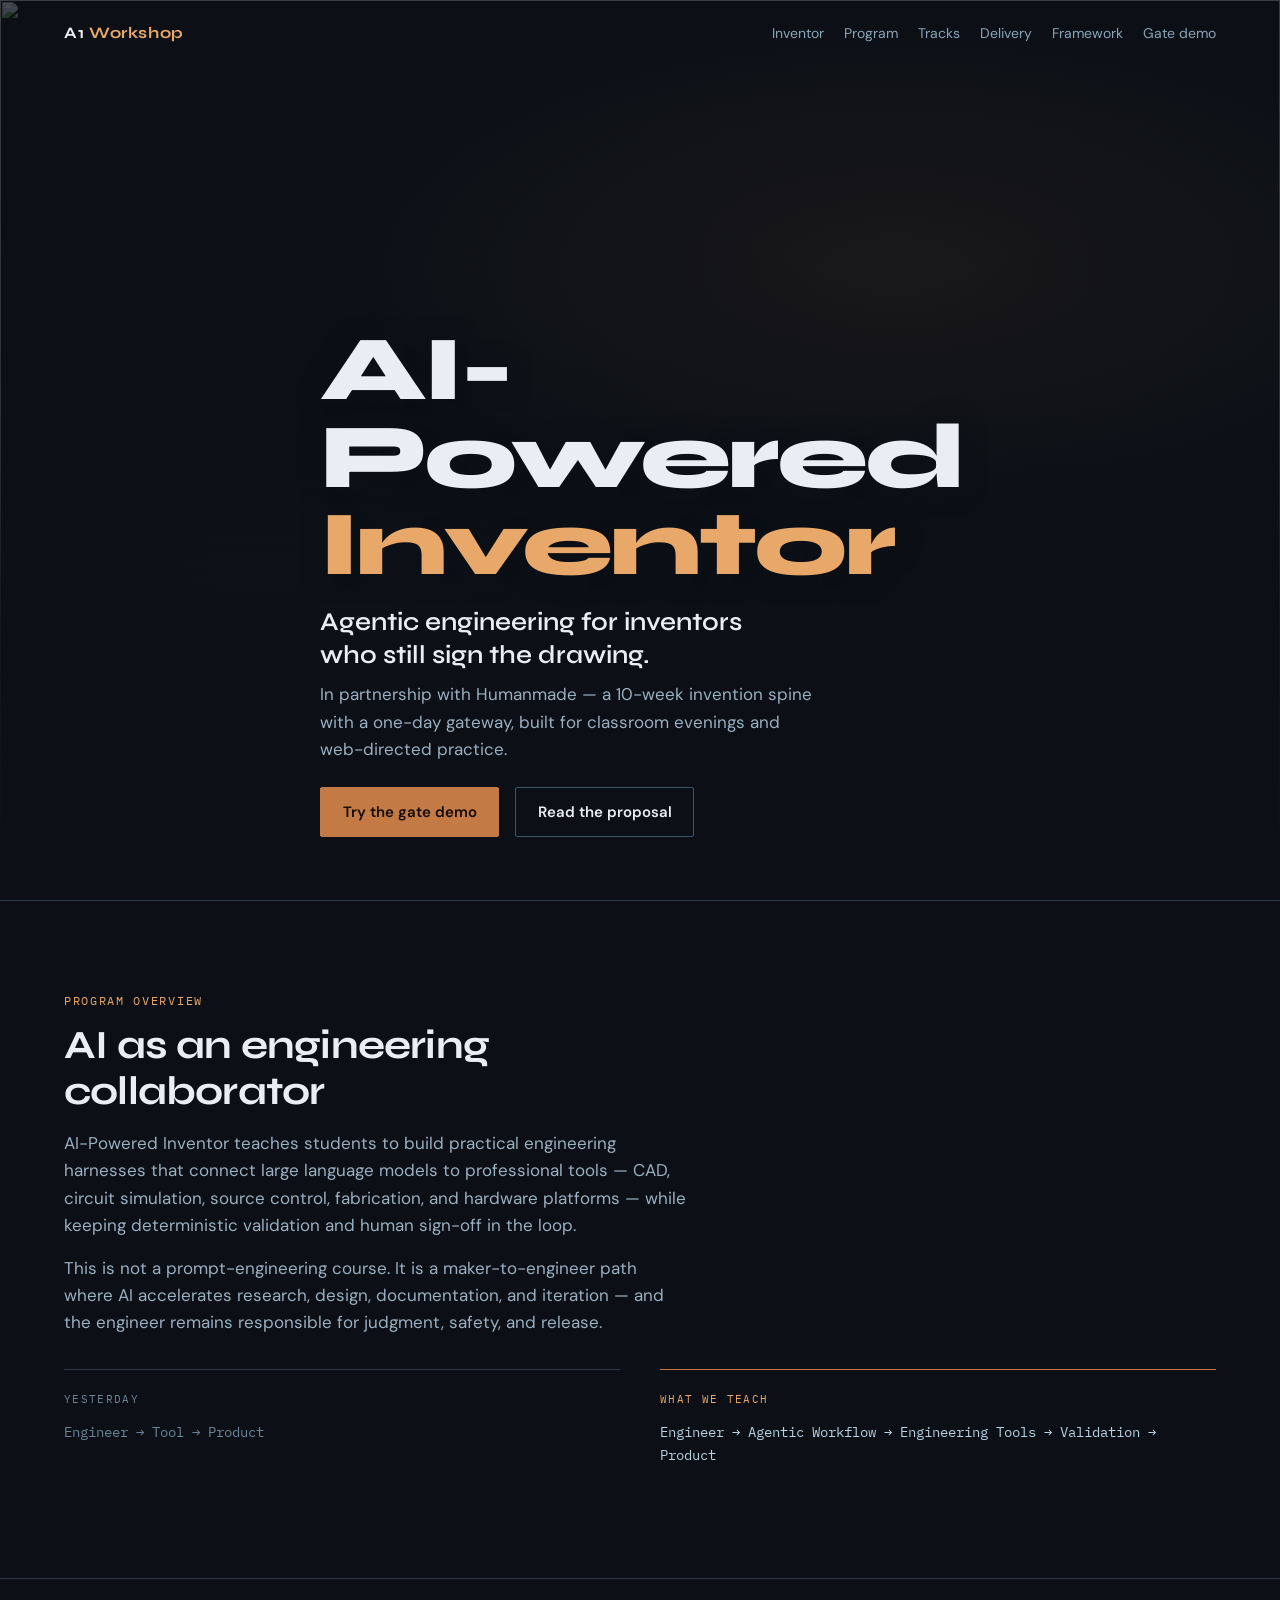
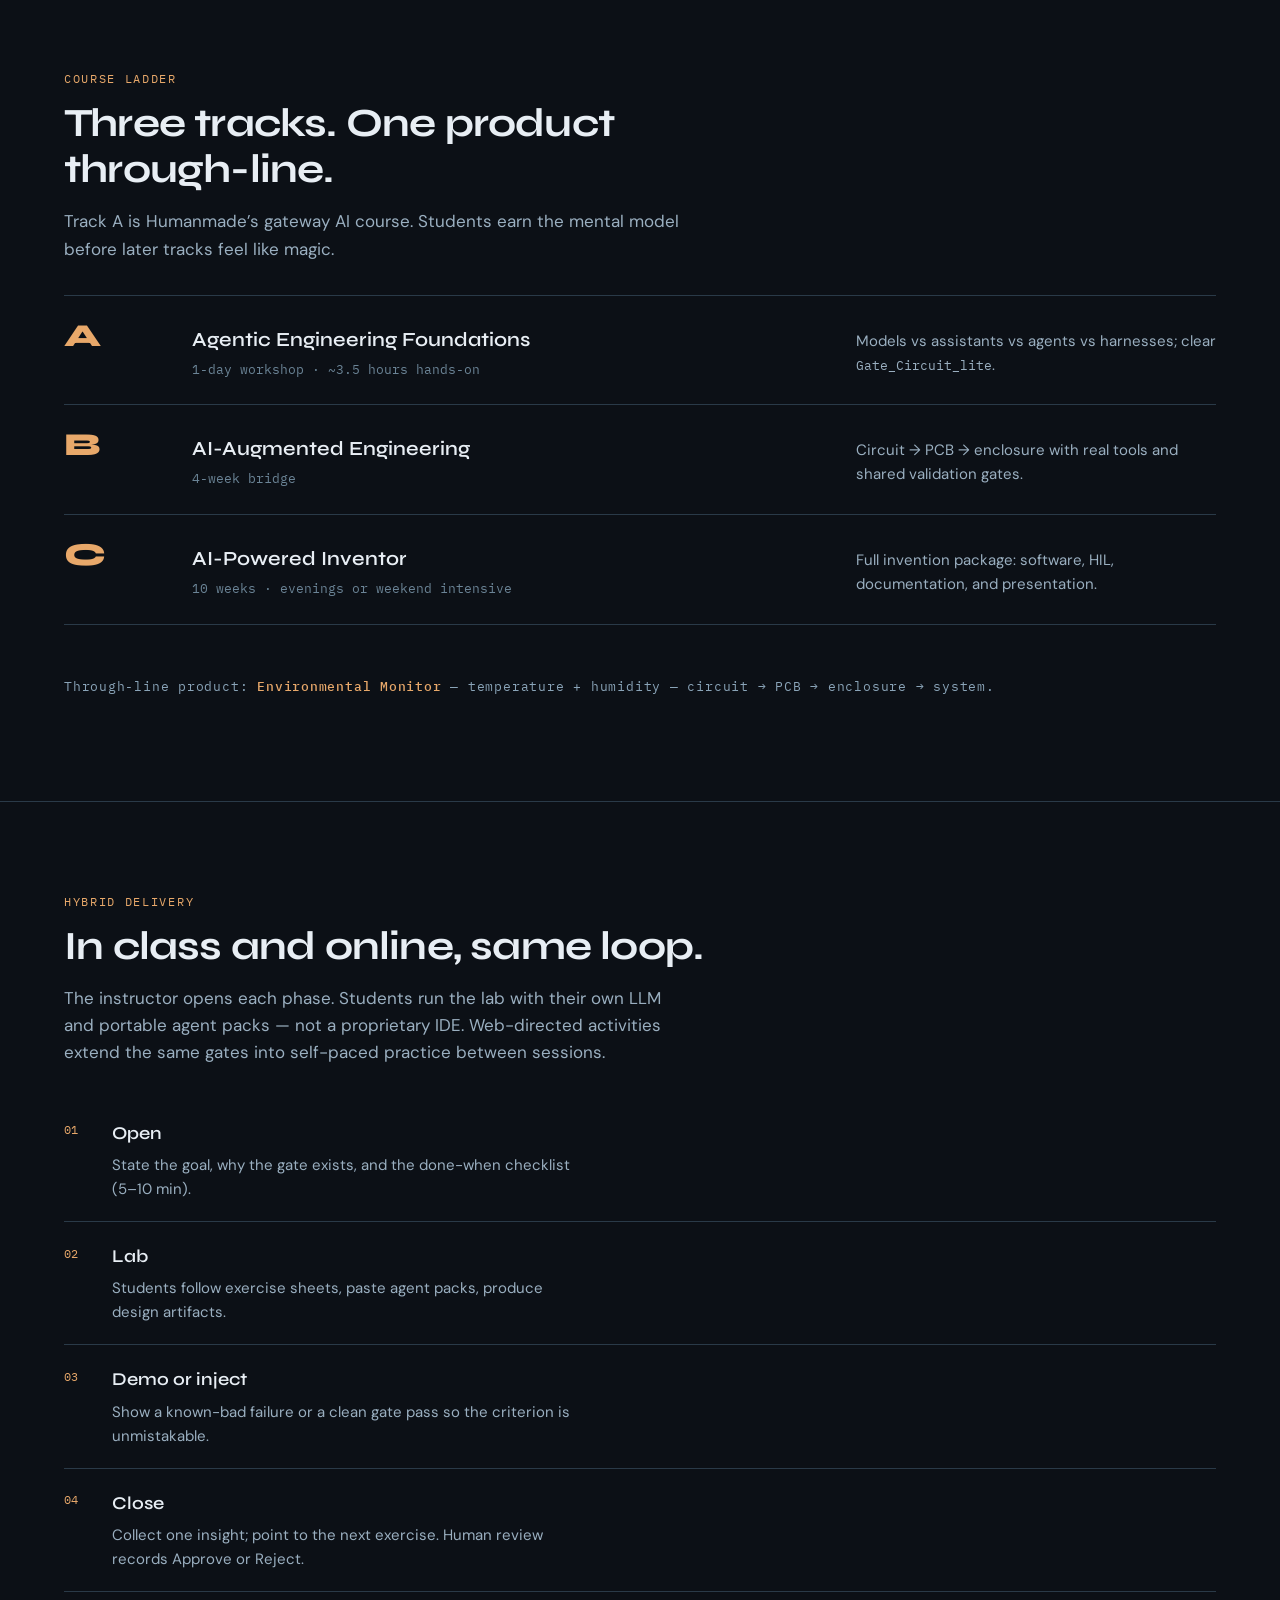
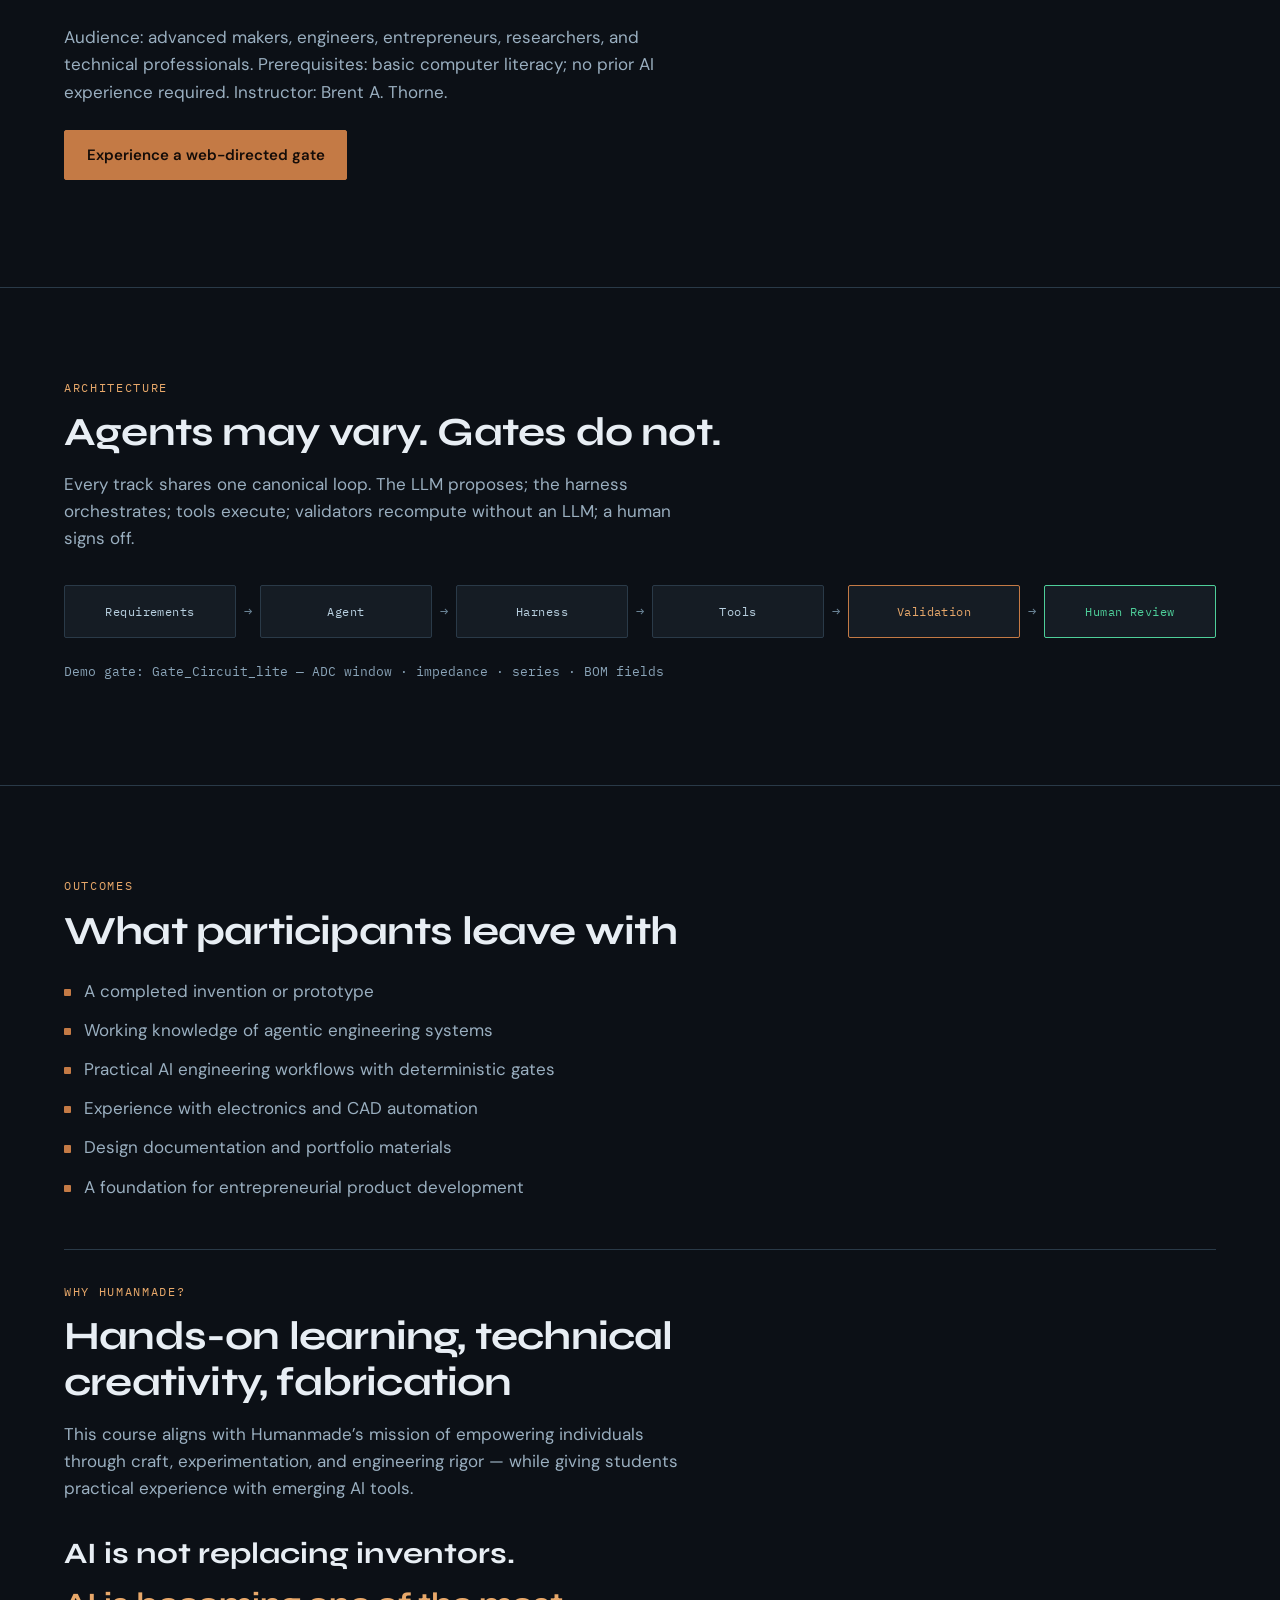
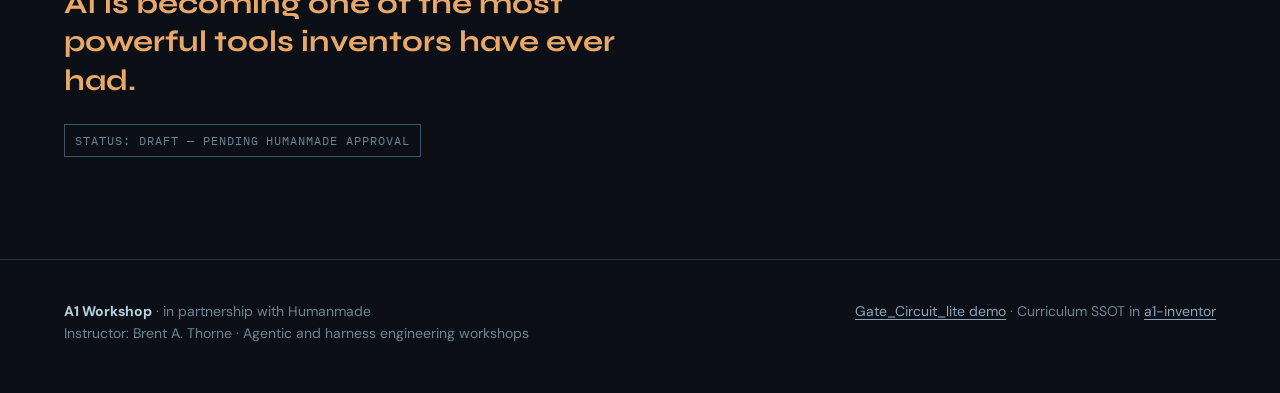
==== inventor/index.html @ ebdf7901 "Refactor into multi-workshop org hub; move Inventor under /inventor/. Co-authored-by: Cursor <cursor" ====
<!DOCTYPE html>
<html lang="en">
  <head>
    <meta charset="utf-8" />
    <meta name="viewport" content="width=device-width, initial-scale=1" />
    <title>A1 Workshop — AI-Powered Inventor</title>
    <meta
      name="description"
      content="A1 Workshop proposal: agentic and harness engineering for inventors, in partnership with Humanmade."
    />
    <link rel="icon" href="../assets/favicon.svg" type="image/svg+xml" />
    <link rel="stylesheet" href="../styles.css" />
  </head>
  <body>
    <header class="site-header">
      <div class="wrap">
        <a class="wordmark" href="../">A1 <span>Workshop</span></a>
        <nav class="nav" aria-label="Primary">
          <a href="./">Inventor</a>
          <a href="#program">Program</a>
          <a href="#tracks">Tracks</a>
          <a href="#delivery">Delivery</a>
          <a href="#framework">Framework</a>
          <a href="lab/gate-lite.html">Gate demo</a>
        </nav>
      </div>
    </header>

    <main>
      <section class="hero" aria-label="Introduction">
        <div class="hero__visual" aria-hidden="true">
          <img src="../assets/hero-monitor.svg" alt="" />
          <div class="hero__veil"></div>
        </div>
        <div class="wrap hero__content">
          <h1 class="hero__brand">AI-Powered<br /><em>Inventor</em></h1>
          <p class="hero__headline">Agentic engineering for inventors who still sign the drawing.</p>
          <p class="hero__support">
            In partnership with Humanmade — a 10-week invention spine with a one-day gateway, built for
            classroom evenings and web-directed practice.
          </p>
          <div class="hero__cta">
            <a class="btn btn--primary" href="lab/gate-lite.html">Try the gate demo</a>
            <a class="btn btn--ghost" href="#program">Read the proposal</a>
          </div>
        </div>
      </section>

      <section class="section" id="program">
        <div class="wrap">
          <p class="section__eyebrow">Program overview</p>
          <h2 class="section__title">AI as an engineering collaborator</h2>
          <p class="section__lead">
            AI-Powered Inventor teaches students to build practical engineering harnesses that connect
            large language models to professional tools — CAD, circuit simulation, source control,
            fabrication, and hardware platforms — while keeping deterministic validation and human
            sign-off in the loop.
          </p>
          <p class="section__lead" style="margin-top: -1rem">
            This is not a prompt-engineering course. It is a maker-to-engineer path where AI
            accelerates research, design, documentation, and iteration — and the engineer remains
            responsible for judgment, safety, and release.
          </p>
          <div class="compare">
            <div class="compare__old">
              <label>Yesterday</label>
              Engineer → Tool → Product
            </div>
            <div class="compare__new">
              <label>What we teach</label>
              Engineer → Agentic Workflow → Engineering Tools → Validation → Product
            </div>
          </div>
        </div>
      </section>

      <section class="section" id="tracks">
        <div class="wrap">
          <p class="section__eyebrow">Course ladder</p>
          <h2 class="section__title">Three tracks. One product through-line.</h2>
          <p class="section__lead">
            Track A is Humanmade’s gateway AI course. Students earn the mental model before later
            tracks feel like magic.
          </p>
          <div class="tracks">
            <article class="track">
              <div class="track__id">A</div>
              <div>
                <h3 class="track__name">Agentic Engineering Foundations</h3>
                <p class="track__meta">1-day workshop · ~3.5 hours hands-on</p>
              </div>
              <p class="track__outcome">
                Models vs assistants vs agents vs harnesses; clear
                <code style="font-family: var(--font-mono); font-size: 0.85em">Gate_Circuit_lite</code>.
              </p>
            </article>
            <article class="track">
              <div class="track__id">B</div>
              <div>
                <h3 class="track__name">AI-Augmented Engineering</h3>
                <p class="track__meta">4-week bridge</p>
              </div>
              <p class="track__outcome">
                Circuit → PCB → enclosure with real tools and shared validation gates.
              </p>
            </article>
            <article class="track">
              <div class="track__id">C</div>
              <div>
                <h3 class="track__name">AI-Powered Inventor</h3>
                <p class="track__meta">10 weeks · evenings or weekend intensive</p>
              </div>
              <p class="track__outcome">
                Full invention package: software, HIL, documentation, and presentation.
              </p>
            </article>
          </div>
          <p class="throughline">
            Through-line product: <strong>Environmental Monitor</strong> — temperature + humidity —
            circuit → PCB → enclosure → system.
          </p>
        </div>
      </section>

      <section class="section" id="delivery">
        <div class="wrap">
          <p class="section__eyebrow">Hybrid delivery</p>
          <h2 class="section__title">In class and online, same loop.</h2>
          <p class="section__lead">
            The instructor opens each phase. Students run the lab with their own LLM and portable
            agent packs — not a proprietary IDE. Web-directed activities extend the same gates into
            self-paced practice between sessions.
          </p>
          <div class="phases">
            <div class="phase">
              <h3>Open</h3>
              <p>State the goal, why the gate exists, and the done-when checklist (5–10 min).</p>
            </div>
            <div class="phase">
              <h3>Lab</h3>
              <p>Students follow exercise sheets, paste agent packs, produce design artifacts.</p>
            </div>
            <div class="phase">
              <h3>Demo or inject</h3>
              <p>Show a known-bad failure or a clean gate pass so the criterion is unmistakable.</p>
            </div>
            <div class="phase">
              <h3>Close</h3>
              <p>Collect one insight; point to the next exercise. Human review records Approve or Reject.</p>
            </div>
          </div>
          <p class="delivery-note">
            Audience: advanced makers, engineers, entrepreneurs, researchers, and technical
            professionals. Prerequisites: basic computer literacy; no prior AI experience required.
            Instructor: Brent A. Thorne.
          </p>
          <p style="margin-top: 1.5rem">
            <a class="btn btn--primary" href="lab/gate-lite.html">Experience a web-directed gate</a>
          </p>
        </div>
      </section>

      <section class="section" id="framework">
        <div class="wrap">
          <p class="section__eyebrow">Architecture</p>
          <h2 class="section__title">Agents may vary. Gates do not.</h2>
          <p class="section__lead">
            Every track shares one canonical loop. The LLM proposes; the harness orchestrates; tools
            execute; validators recompute without an LLM; a human signs off.
          </p>
          <div class="flow" role="list">
            <div class="flow__node" role="listitem">Requirements</div>
            <div class="flow__arrow" aria-hidden="true">→</div>
            <div class="flow__node" role="listitem">Agent</div>
            <div class="flow__arrow" aria-hidden="true">→</div>
            <div class="flow__node" role="listitem">Harness</div>
            <div class="flow__arrow" aria-hidden="true">→</div>
            <div class="flow__node" role="listitem">Tools</div>
            <div class="flow__arrow" aria-hidden="true">→</div>
            <div class="flow__node flow__node--gate" role="listitem">Validation</div>
            <div class="flow__arrow" aria-hidden="true">→</div>
            <div class="flow__node flow__node--human" role="listitem">Human Review</div>
          </div>
          <p class="gates-note">Demo gate: Gate_Circuit_lite — ADC window · impedance · series · BOM fields</p>
        </div>
      </section>

      <section class="section" id="outcomes">
        <div class="wrap">
          <p class="section__eyebrow">Outcomes</p>
          <h2 class="section__title">What participants leave with</h2>
          <ul class="outcomes">
            <li>A completed invention or prototype</li>
            <li>Working knowledge of agentic engineering systems</li>
            <li>Practical AI engineering workflows with deterministic gates</li>
            <li>Experience with electronics and CAD automation</li>
            <li>Design documentation and portfolio materials</li>
            <li>A foundation for entrepreneurial product development</li>
          </ul>

          <div class="closing" id="humanmade">
            <p class="section__eyebrow">Why Humanmade?</p>
            <h2 class="section__title">Hands-on learning, technical creativity, fabrication</h2>
            <p class="section__lead">
              This course aligns with Humanmade’s mission of empowering individuals through craft,
              experimentation, and engineering rigor — while giving students practical experience with
              emerging AI tools.
            </p>
            <blockquote>AI is not replacing inventors.</blockquote>
            <blockquote>AI is becoming one of the most powerful tools inventors have ever had.</blockquote>
            <p class="status-pill">Status: Draft — pending Humanmade approval</p>
          </div>
        </div>
      </section>
    </main>

    <footer class="site-footer">
      <div class="wrap">
        <div>
          <strong style="color: var(--steel-bright)">A1 Workshop</strong>
          · in partnership with Humanmade<br />
          Instructor: Brent A. Thorne · Agentic and harness engineering workshops
        </div>
        <div>
          <a href="lab/gate-lite.html">Gate_Circuit_lite demo</a>
          · Curriculum SSOT in
          <a href="https://github.com/a1-workshop/a1-inventor">a1-inventor</a>
        </div>
      </div>
    </footer>
  </body>
</html>
---- styles.css ----
/* A1 Workshop — visual system
   Maker-lab / precision-instrument: slate ground, steel, copper */

@import url("https://fonts.googleapis.com/css2?family=DM+Sans:ital,opsz,wght@0,9..40,400;0,9..40,500;0,9..40,600;0,9..40,700;1,9..40,400&family=IBM+Plex+Mono:wght@400;500;600&family=Syne:wght@600;700;800&display=swap");

:root {
  --bg: #0c1016;
  --bg-elev: #151c24;
  --bg-panel: #1a242e;
  --steel: #8aa4b8;
  --steel-dim: #6b8496;
  --steel-bright: #b8d0e0;
  --copper: #c47a45;
  --copper-bright: #e8a86a;
  --pass: #4ecf9a;
  --fail: #e86a6a;
  --ink: #e8eef4;
  --ink-muted: #9aafc0;
  --line: #2a3a48;
  --line-strong: #3d5568;
  --font-display: "Syne", sans-serif;
  --font-body: "DM Sans", sans-serif;
  --font-mono: "IBM Plex Mono", ui-monospace, monospace;
  --space: clamp(1rem, 2.5vw, 2rem);
  --max: 72rem;
  --ease: cubic-bezier(0.22, 1, 0.36, 1);
}

*,
*::before,
*::after {
  box-sizing: border-box;
}

html {
  scroll-behavior: smooth;
}

body {
  margin: 0;
  min-height: 100vh;
  font-family: var(--font-body);
  font-size: 1.0625rem;
  line-height: 1.6;
  color: var(--ink);
  background: var(--bg);
  -webkit-font-smoothing: antialiased;
}

img,
svg {
  max-width: 100%;
  display: block;
}

a {
  color: var(--copper-bright);
  text-decoration-thickness: 1px;
  text-underline-offset: 0.18em;
}

a:hover {
  color: var(--ink);
}

/* —— Layout —— */

.wrap {
  width: min(100% - 2 * var(--space), var(--max));
  margin-inline: auto;
}

.site-header {
  position: absolute;
  inset: 0 0 auto;
  z-index: 10;
  padding: 1.25rem 0;
}

.site-header .wrap {
  display: flex;
  align-items: center;
  justify-content: space-between;
  gap: 1rem;
}

.wordmark {
  font-family: var(--font-display);
  font-weight: 700;
  font-size: 1rem;
  letter-spacing: 0.04em;
  color: var(--ink);
  text-decoration: none;
}

.wordmark span {
  color: var(--copper-bright);
}

.nav {
  display: flex;
  flex-wrap: wrap;
  gap: 0.85rem 1.25rem;
  font-size: 0.875rem;
  justify-content: flex-end;
}

.nav a {
  color: var(--steel);
  text-decoration: none;
}

.nav a:hover,
.nav a[aria-current="page"] {
  color: var(--ink);
}

@media (max-width: 560px) {
  .site-header .wrap {
    flex-direction: column;
    align-items: flex-start;
  }

  .nav {
    justify-content: flex-start;
    font-size: 0.8125rem;
  }

  .hero__brand {
    font-size: clamp(2.5rem, 14vw, 3.5rem);
  }
}

/* —— Hero —— */

.hero {
  position: relative;
  min-height: 100vh;
  min-height: 100dvh;
  display: grid;
  align-items: end;
  overflow: hidden;
  isolation: isolate;
}

.hero__visual {
  position: absolute;
  inset: 0;
  z-index: -1;
  background:
    radial-gradient(ellipse 80% 50% at 70% 30%, rgba(196, 122, 69, 0.14), transparent 55%),
    radial-gradient(ellipse 60% 40% at 20% 70%, rgba(78, 207, 154, 0.06), transparent 50%),
    var(--bg);
}

.hero__visual img {
  width: 100%;
  height: 100%;
  object-fit: cover;
  object-position: center 28%;
  opacity: 0.42;
}

.hero__veil {
  position: absolute;
  inset: 0;
  background: linear-gradient(
    to top,
    var(--bg) 0%,
    rgba(12, 16, 22, 0.92) 28%,
    rgba(12, 16, 22, 0.55) 55%,
    rgba(12, 16, 22, 0.4) 100%
  );
  pointer-events: none;
}

.hero__content {
  position: relative;
  padding: clamp(5.5rem, 12vh, 8rem) 0 clamp(2.5rem, 7vh, 4.5rem);
  max-width: 40rem;
}

.hero__brand {
  font-family: var(--font-display);
  font-weight: 800;
  font-size: clamp(3.25rem, 12vw, 5.75rem);
  line-height: 0.95;
  letter-spacing: -0.03em;
  margin: 0 0 1rem;
  color: var(--ink);
  text-shadow: 0 2px 24px rgba(12, 16, 22, 0.85);
  animation: rise 0.9s var(--ease) both;
}

.hero__brand em {
  font-style: normal;
  color: var(--copper-bright);
}

.hero__headline {
  font-family: var(--font-display);
  font-weight: 600;
  font-size: clamp(1.2rem, 2.5vw, 1.6rem);
  line-height: 1.3;
  max-width: 28ch;
  margin: 0 0 0.65rem;
  color: var(--ink);
  animation: rise 0.9s var(--ease) 0.1s both;
}

.hero__support {
  max-width: 42ch;
  margin: 0 0 1.5rem;
  color: var(--ink-muted);
  animation: rise 0.9s var(--ease) 0.18s both;
}

.hero__cta {
  display: flex;
  flex-wrap: wrap;
  gap: 0.75rem 1rem;
  animation: rise 0.9s var(--ease) 0.26s both;
}

@keyframes rise {
  from {
    opacity: 0;
    transform: translateY(1.25rem);
  }
  to {
    opacity: 1;
    transform: none;
  }
}

/* —— Buttons —— */

.btn {
  display: inline-flex;
  align-items: center;
  justify-content: center;
  gap: 0.4rem;
  padding: 0.75rem 1.35rem;
  font-family: var(--font-body);
  font-size: 0.9375rem;
  font-weight: 600;
  border-radius: 2px;
  border: 1px solid transparent;
  cursor: pointer;
  text-decoration: none;
  transition: background 0.2s var(--ease), color 0.2s var(--ease), border-color 0.2s var(--ease),
    transform 0.2s var(--ease);
}

.btn:active {
  transform: translateY(1px);
}

.btn--primary {
  background: var(--copper);
  color: #140c08;
  border-color: var(--copper);
}

.btn--primary:hover {
  background: var(--copper-bright);
  color: #140c08;
}

.btn--ghost {
  background: transparent;
  color: var(--ink);
  border-color: var(--line-strong);
}

.btn--ghost:hover {
  border-color: var(--steel);
  color: var(--ink);
}

.btn--pass {
  background: transparent;
  color: var(--pass);
  border-color: var(--pass);
}

.btn--pass:hover {
  background: rgba(78, 207, 154, 0.12);
}

.btn--fail {
  background: transparent;
  color: var(--fail);
  border-color: var(--fail);
}

.btn--fail:hover {
  background: rgba(232, 106, 106, 0.12);
}

.btn--small {
  padding: 0.45rem 0.85rem;
  font-size: 0.8125rem;
  font-weight: 500;
  font-family: var(--font-mono);
}

/* —— Sections —— */

.section {
  padding: clamp(3.5rem, 10vh, 6.5rem) 0;
  border-top: 1px solid var(--line);
}

.section__eyebrow {
  font-family: var(--font-mono);
  font-size: 0.75rem;
  letter-spacing: 0.14em;
  text-transform: uppercase;
  color: var(--copper-bright);
  margin: 0 0 0.75rem;
}

.section__title {
  font-family: var(--font-display);
  font-weight: 700;
  font-size: clamp(1.75rem, 4vw, 2.5rem);
  line-height: 1.15;
  letter-spacing: -0.02em;
  margin: 0 0 1rem;
  max-width: 22ch;
}

.section__lead {
  margin: 0 0 2rem;
  max-width: 52ch;
  color: var(--ink-muted);
}

/* —— Why —— */

.compare {
  display: grid;
  gap: 1.5rem;
  margin-top: 2rem;
}

@media (min-width: 720px) {
  .compare {
    grid-template-columns: 1fr 1fr;
    gap: 2.5rem;
  }
}

.compare__old,
.compare__new {
  font-family: var(--font-mono);
  font-size: 0.875rem;
  line-height: 1.7;
  padding: 1.25rem 0;
}

.compare__old {
  color: var(--steel-dim);
  border-top: 1px solid var(--line);
}

.compare__new {
  color: var(--steel-bright);
  border-top: 1px solid var(--copper);
}

.compare label {
  display: block;
  font-size: 0.7rem;
  letter-spacing: 0.12em;
  text-transform: uppercase;
  margin-bottom: 0.75rem;
  color: var(--steel-dim);
}

.compare__new label {
  color: var(--copper-bright);
}

/* —— Tracks —— */

.tracks {
  display: grid;
  gap: 0;
  margin-top: 2rem;
  border-top: 1px solid var(--line);
}

.track {
  display: grid;
  gap: 0.5rem 2rem;
  padding: 1.5rem 0;
  border-bottom: 1px solid var(--line);
}

@media (min-width: 720px) {
  .track {
    grid-template-columns: 6rem 1fr auto;
    align-items: baseline;
  }
}

.track__id {
  font-family: var(--font-display);
  font-weight: 800;
  font-size: 2rem;
  color: var(--copper-bright);
  line-height: 1;
}

.track__name {
  font-family: var(--font-display);
  font-weight: 600;
  font-size: 1.25rem;
  margin: 0;
}

.track__meta {
  font-family: var(--font-mono);
  font-size: 0.8125rem;
  color: var(--steel-dim);
  margin: 0.25rem 0 0;
}

.track__outcome {
  margin: 0;
  color: var(--ink-muted);
  font-size: 0.9375rem;
  max-width: 36ch;
}

.throughline {
  margin-top: 2rem;
  padding: 1.25rem 0 0;
  font-family: var(--font-mono);
  font-size: 0.8125rem;
  letter-spacing: 0.06em;
  color: var(--steel);
}

.throughline strong {
  color: var(--copper-bright);
  font-weight: 500;
}

/* —— Delivery —— */

.phases {
  display: grid;
  gap: 0;
  counter-reset: phase;
  margin-top: 1.5rem;
}

.phase {
  display: grid;
  gap: 0.35rem;
  padding: 1.25rem 0 1.25rem 3rem;
  border-bottom: 1px solid var(--line);
  position: relative;
  counter-increment: phase;
}

.phase::before {
  content: counter(phase, decimal-leading-zero);
  position: absolute;
  left: 0;
  top: 1.35rem;
  font-family: var(--font-mono);
  font-size: 0.75rem;
  color: var(--copper-bright);
}

.phase h3 {
  font-family: var(--font-display);
  font-size: 1.125rem;
  font-weight: 600;
  margin: 0;
}

.phase p {
  margin: 0;
  color: var(--ink-muted);
  font-size: 0.9375rem;
  max-width: 48ch;
}

.delivery-note {
  margin-top: 2rem;
  max-width: 52ch;
  color: var(--ink-muted);
}

/* —— Framework flow —— */

.flow {
  display: flex;
  flex-wrap: wrap;
  align-items: stretch;
  gap: 0.5rem;
  margin-top: 2rem;
}

.flow__node {
  flex: 1 1 7rem;
  min-width: 6.5rem;
  padding: 1rem 0.85rem;
  background: var(--bg-elev);
  border: 1px solid var(--line);
  border-radius: 2px;
  font-family: var(--font-mono);
  font-size: 0.75rem;
  letter-spacing: 0.04em;
  text-align: center;
  color: var(--steel-bright);
  animation: rise 0.7s var(--ease) both;
}

.flow__node:nth-child(1) {
  animation-delay: 0.05s;
}
.flow__node:nth-child(3) {
  animation-delay: 0.1s;
}
.flow__node:nth-child(5) {
  animation-delay: 0.15s;
}
.flow__node:nth-child(7) {
  animation-delay: 0.2s;
}
.flow__node:nth-child(9) {
  animation-delay: 0.25s;
}
.flow__node:nth-child(11) {
  animation-delay: 0.3s;
}

.flow__node--gate {
  border-color: var(--copper);
  color: var(--copper-bright);
}

.flow__node--human {
  border-color: var(--pass);
  color: var(--pass);
}

.flow__arrow {
  display: flex;
  align-items: center;
  color: var(--steel-dim);
  font-family: var(--font-mono);
  font-size: 0.875rem;
  flex: 0 0 auto;
}

@media (max-width: 640px) {
  .flow__arrow {
    width: 100%;
    justify-content: center;
    transform: rotate(90deg);
    height: 1.25rem;
  }
}

.gates-note {
  margin-top: 1.5rem;
  font-family: var(--font-mono);
  font-size: 0.8125rem;
  color: var(--steel);
}

/* —— Outcomes —— */

.outcomes {
  list-style: none;
  padding: 0;
  margin: 1.5rem 0 0;
  display: grid;
  gap: 0.75rem;
}

.outcomes li {
  padding-left: 1.25rem;
  position: relative;
  color: var(--ink-muted);
}

.outcomes li::before {
  content: "";
  position: absolute;
  left: 0;
  top: 0.65em;
  width: 0.45rem;
  height: 0.45rem;
  background: var(--copper);
  border-radius: 1px;
}

.closing {
  margin-top: 3rem;
  padding-top: 2rem;
  border-top: 1px solid var(--line);
}

.closing blockquote {
  margin: 0;
  font-family: var(--font-display);
  font-weight: 700;
  font-size: clamp(1.35rem, 3vw, 1.85rem);
  line-height: 1.3;
  max-width: 28ch;
  color: var(--ink);
}

.closing blockquote + blockquote {
  margin-top: 0.75rem;
  color: var(--copper-bright);
}

.status-pill {
  display: inline-block;
  margin-top: 1.5rem;
  font-family: var(--font-mono);
  font-size: 0.75rem;
  letter-spacing: 0.08em;
  text-transform: uppercase;
  color: var(--steel-dim);
  border: 1px solid var(--line-strong);
  padding: 0.35rem 0.65rem;
}

/* —— Footer —— */

.site-footer {
  padding: 2.5rem 0 3rem;
  border-top: 1px solid var(--line);
  font-size: 0.875rem;
  color: var(--steel-dim);
}

.site-footer .wrap {
  display: flex;
  flex-wrap: wrap;
  gap: 1rem 2rem;
  justify-content: space-between;
}

.site-footer a {
  color: var(--steel);
}

/* —— Lab page —— */

.lab-page {
  padding-top: 4.5rem;
}

.lab-banner {
  background: var(--bg-elev);
  border-bottom: 1px solid var(--line);
  padding: 0.65rem 0;
  font-family: var(--font-mono);
  font-size: 0.75rem;
  color: var(--steel);
}

.lab-banner strong {
  color: var(--copper-bright);
  font-weight: 500;
}

.lab-grid {
  display: grid;
  gap: 2rem;
  padding: 2rem 0 4rem;
}

@media (min-width: 960px) {
  .lab-grid {
    grid-template-columns: 1fr 1fr;
    align-items: start;
  }
}

.lab-panel {
  background: var(--bg-elev);
  border: 1px solid var(--line);
  border-radius: 2px;
  padding: 1.25rem 1.35rem 1.5rem;
}

.lab-panel h2 {
  font-family: var(--font-display);
  font-size: 1.15rem;
  font-weight: 600;
  margin: 0 0 0.75rem;
}

.lab-panel p {
  margin: 0 0 1rem;
  color: var(--ink-muted);
  font-size: 0.9375rem;
}

.lab-panel h2 .step {
  font-family: var(--font-mono);
  font-size: 0.7rem;
  font-weight: 500;
  letter-spacing: 0.1em;
  color: var(--copper-bright);
  display: block;
  margin-bottom: 0.35rem;
}

.checklist {
  list-style: none;
  padding: 0;
  margin: 0;
  font-size: 0.875rem;
  color: var(--ink-muted);
}

.checklist li {
  padding: 0.35rem 0 0.35rem 1.1rem;
  position: relative;
}

.checklist li::before {
  content: "□";
  position: absolute;
  left: 0;
  color: var(--steel-dim);
  font-family: var(--font-mono);
}

.form-grid {
  display: grid;
  grid-template-columns: 1fr 1fr;
  gap: 0.75rem;
}

@media (max-width: 420px) {
  .form-grid {
    grid-template-columns: 1fr;
  }

  .form-grid label.span-2 {
    grid-column: 1;
  }
}

.form-grid label {
  display: flex;
  flex-direction: column;
  gap: 0.3rem;
  font-family: var(--font-mono);
  font-size: 0.7rem;
  letter-spacing: 0.04em;
  color: var(--steel);
}

.form-grid label.span-2 {
  grid-column: 1 / -1;
}

.form-grid input,
.form-grid select {
  font-family: var(--font-mono);
  font-size: 0.875rem;
  padding: 0.5rem 0.6rem;
  background: var(--bg);
  border: 1px solid var(--line-strong);
  border-radius: 2px;
  color: var(--ink);
}

.form-grid input:focus,
.form-grid select:focus {
  outline: 1px solid var(--copper);
  border-color: var(--copper);
}

.form-actions {
  display: flex;
  flex-wrap: wrap;
  gap: 0.5rem;
  margin-top: 1rem;
}

.check-row {
  display: flex;
  align-items: center;
  gap: 0.5rem;
  margin-top: 0.75rem;
  font-family: var(--font-mono);
  font-size: 0.75rem;
  color: var(--steel);
}

.check-row input {
  accent-color: var(--copper);
}

/* Gate results */

.gate-status {
  font-family: var(--font-mono);
  font-size: 1.25rem;
  font-weight: 600;
  letter-spacing: 0.08em;
  margin: 0 0 1rem;
  padding: 0.65rem 0.85rem;
  border: 1px solid var(--line);
  border-radius: 2px;
  transition: border-color 0.35s var(--ease), color 0.35s var(--ease), background 0.35s var(--ease);
}

.gate-status.is-idle {
  color: var(--steel-dim);
}

.gate-status.is-pass {
  color: var(--pass);
  border-color: var(--pass);
  background: rgba(78, 207, 154, 0.08);
}

.gate-status.is-fail {
  color: var(--fail);
  border-color: var(--fail);
  background: rgba(232, 106, 106, 0.08);
}

.checks {
  list-style: none;
  padding: 0;
  margin: 0;
  font-family: var(--font-mono);
  font-size: 0.8125rem;
}

.checks li {
  display: grid;
  grid-template-columns: 7.5rem 3.5rem 1fr;
  gap: 0.5rem;
  padding: 0.55rem 0;
  border-bottom: 1px solid var(--line);
  animation: rise 0.4s var(--ease) both;
}

.checks .result-pass {
  color: var(--pass);
}

.checks .result-fail {
  color: var(--fail);
}

.checks .detail {
  color: var(--steel-dim);
}

@media (max-width: 520px) {
  .checks li {
    grid-template-columns: 1fr auto;
  }
  .checks .detail {
    grid-column: 1 / -1;
  }
}

.metrics {
  margin-top: 1rem;
  font-family: var(--font-mono);
  font-size: 0.75rem;
  color: var(--steel);
  display: grid;
  gap: 0.25rem;
}

/* Audit log */

.audit {
  font-family: var(--font-mono);
  font-size: 0.75rem;
  line-height: 1.55;
  background: var(--bg);
  border: 1px solid var(--line);
  border-radius: 2px;
  padding: 0.85rem;
  max-height: 14rem;
  overflow-y: auto;
  color: var(--steel);
  white-space: pre-wrap;
  word-break: break-word;
}

.audit:empty::before {
  content: "No audit entries yet.";
  color: var(--steel-dim);
}

.audit .entry {
  display: block;
  padding: 0.35rem 0;
  border-bottom: 1px solid var(--line);
  animation: rise 0.35s var(--ease) both;
}

.audit .entry:last-child {
  border-bottom: none;
}

.review-actions {
  display: flex;
  flex-wrap: wrap;
  gap: 0.5rem;
  margin: 1rem 0;
}

.review-note {
  width: 100%;
  font-family: var(--font-mono);
  font-size: 0.8125rem;
  padding: 0.55rem 0.65rem;
  background: var(--bg);
  border: 1px solid var(--line-strong);
  border-radius: 2px;
  color: var(--ink);
  resize: vertical;
  min-height: 3rem;
  margin-bottom: 0.75rem;
}

.lab-title-block {
  padding: 2rem 0 0;
}

.lab-title-block h1 {
  font-family: var(--font-display);
  font-weight: 700;
  font-size: clamp(1.75rem, 4vw, 2.35rem);
  margin: 0 0 0.5rem;
}

.lab-title-block p {
  margin: 0;
  color: var(--ink-muted);
  max-width: 52ch;
}

/* —— Org hub workshops —— */

.workshops {
  display: grid;
  gap: 0;
  margin-top: 2rem;
  border-top: 1px solid var(--line);
}

.workshop {
  display: grid;
  gap: 0.75rem;
  padding: 1.75rem 0;
  border-bottom: 1px solid var(--line);
  text-decoration: none;
  color: inherit;
  transition: color 0.2s var(--ease);
}

@media (min-width: 720px) {
  .workshop {
    grid-template-columns: 1fr auto;
    align-items: end;
    gap: 1.5rem 2rem;
  }
}

.workshop:hover .workshop__name {
  color: var(--copper-bright);
}

.workshop__eyebrow {
  font-family: var(--font-mono);
  font-size: 0.7rem;
  letter-spacing: 0.12em;
  text-transform: uppercase;
  color: var(--copper-bright);
  margin: 0 0 0.35rem;
}

.workshop__name {
  font-family: var(--font-display);
  font-weight: 700;
  font-size: clamp(1.5rem, 3.5vw, 2rem);
  margin: 0;
  color: var(--ink);
  transition: color 0.2s var(--ease);
}

.workshop__blurb {
  margin: 0.5rem 0 0;
  max-width: 42ch;
  color: var(--ink-muted);
  font-size: 0.975rem;
}

.workshop__cta {
  font-family: var(--font-mono);
  font-size: 0.8125rem;
  color: var(--steel);
  white-space: nowrap;
}

.workshop:hover .workshop__cta {
  color: var(--copper-bright);
}

@media (prefers-reduced-motion: reduce) {
  *,
  *::before,
  *::after {
    animation-duration: 0.01ms !important;
    animation-iteration-count: 1 !important;
    transition-duration: 0.01ms !important;
  }
}
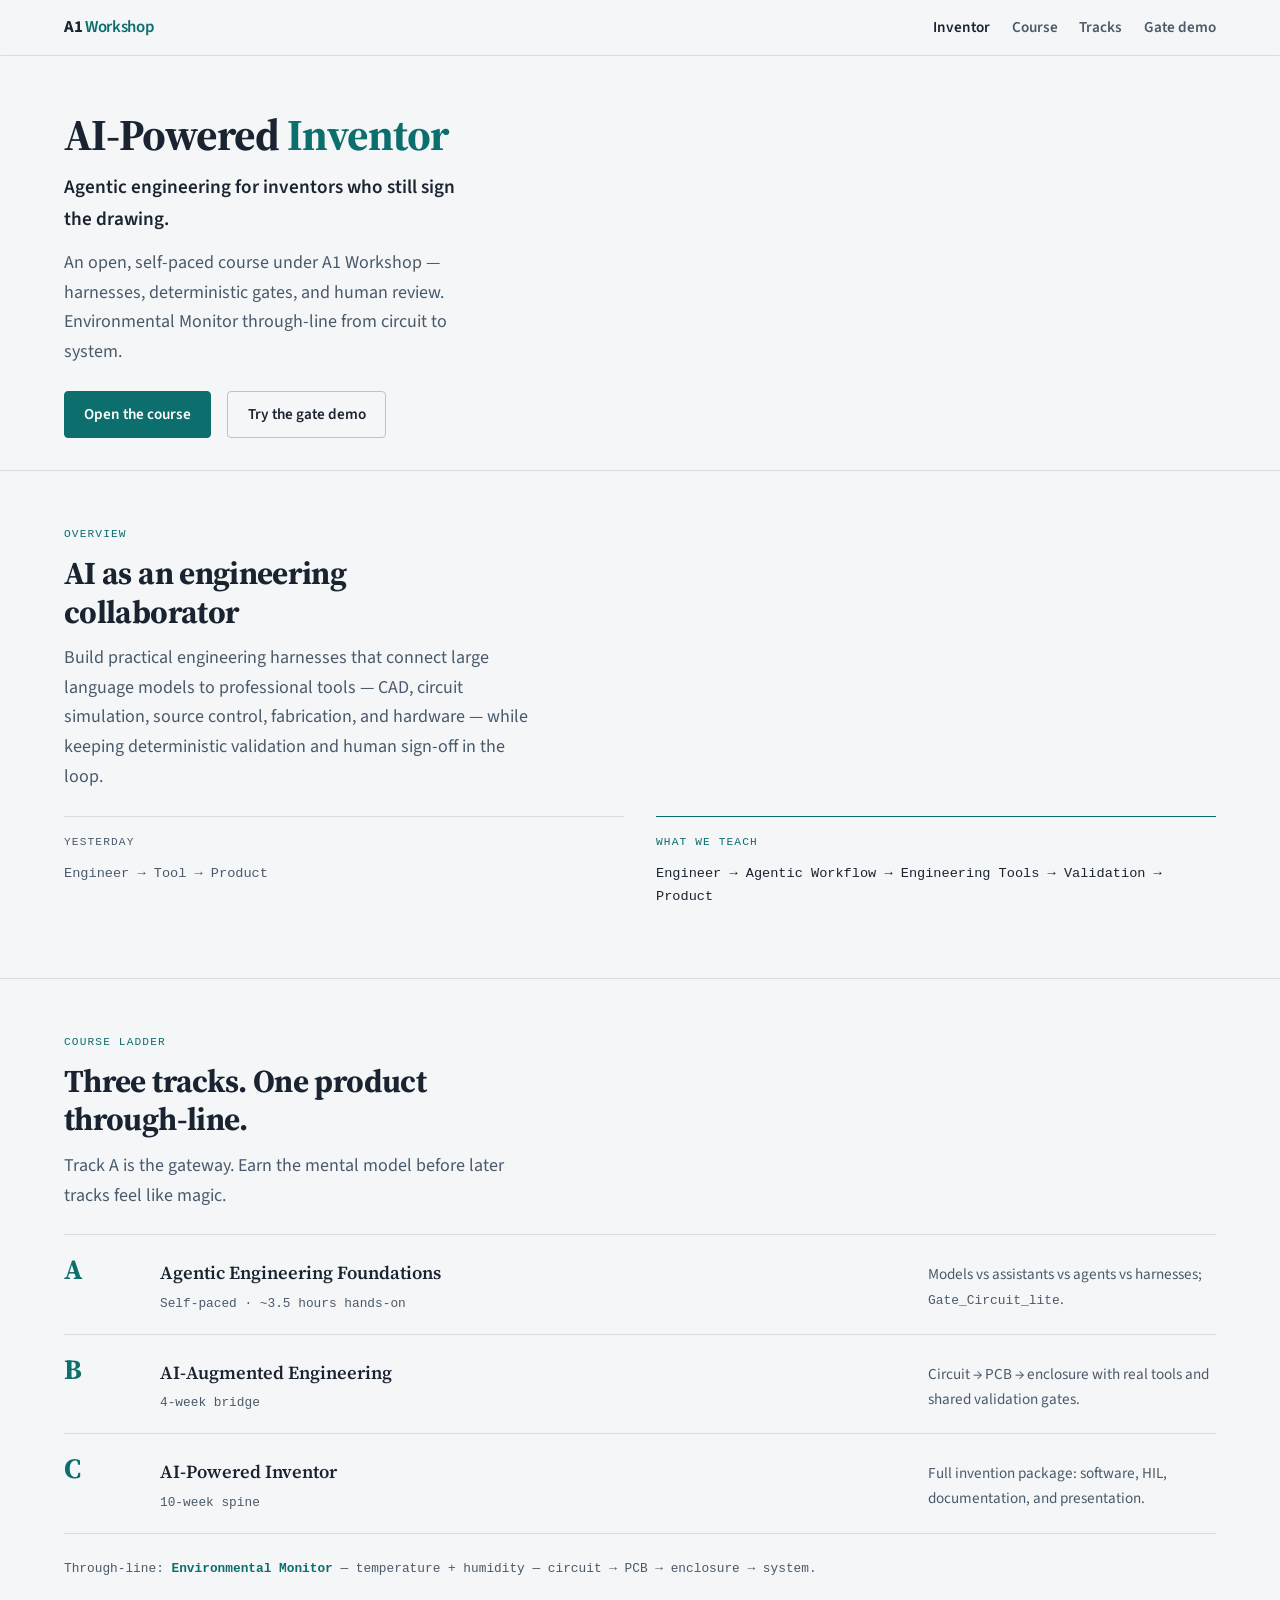
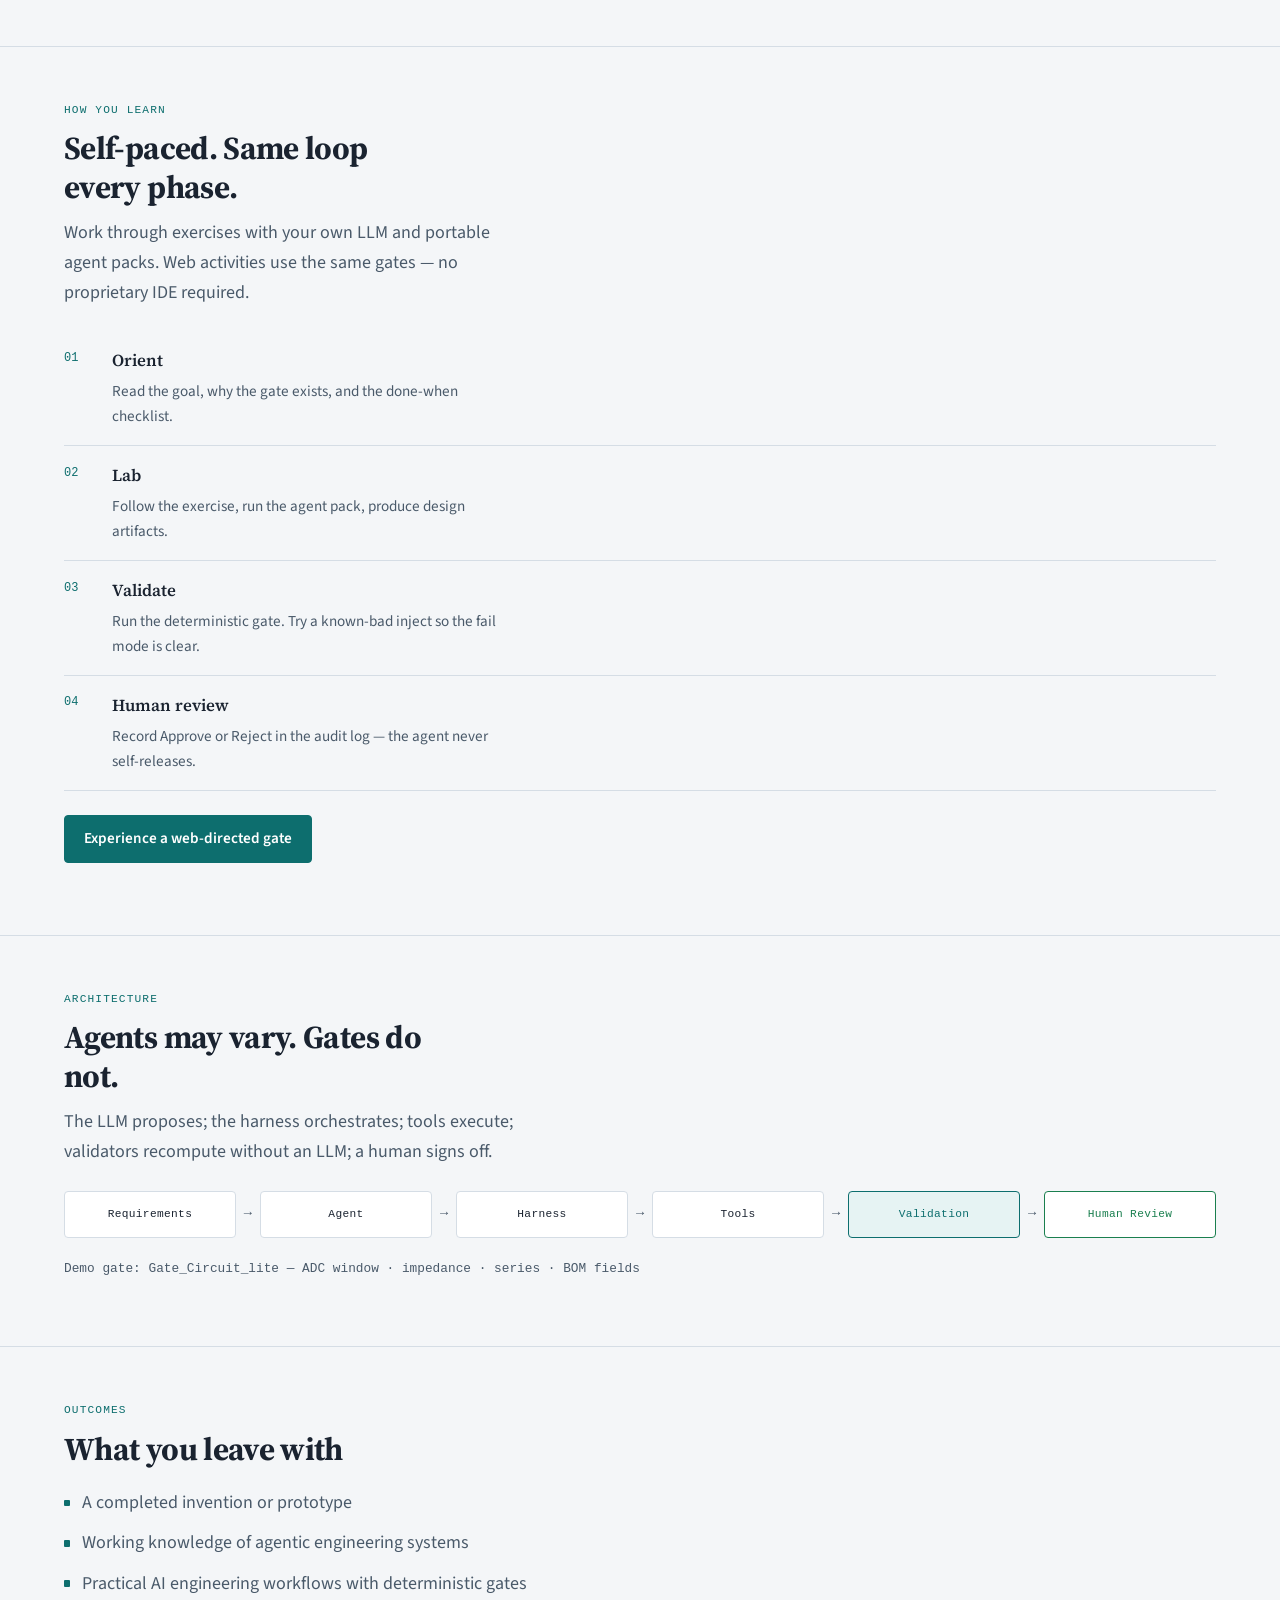
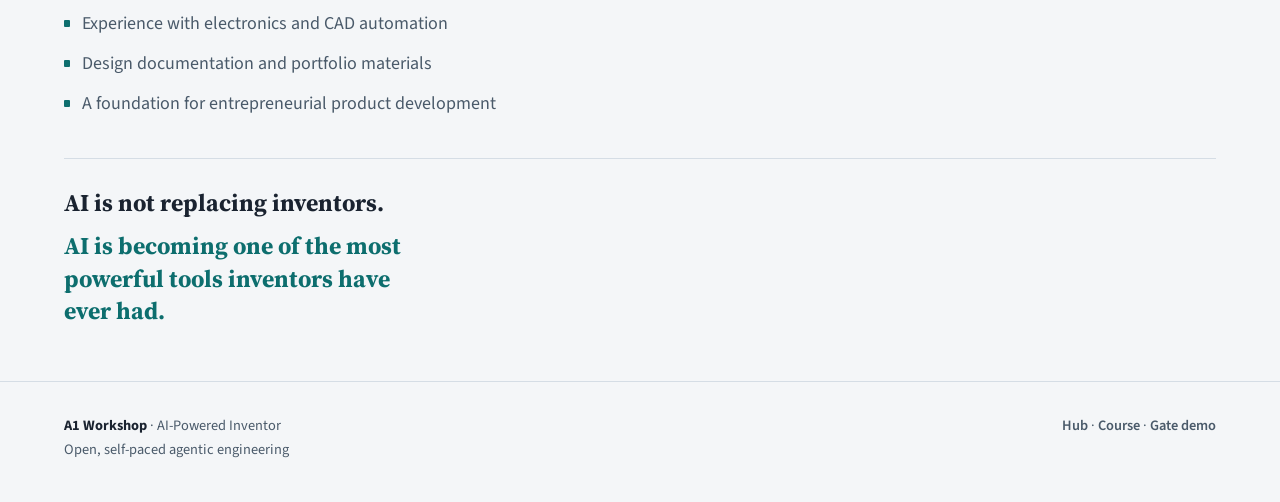
==== commit ad688019: "Restyle hub to light theme; scrub Humanmade; point Inventor at open course. Co-authored-by: Cursor <" ====
--- a/inventor/index.html
+++ b/inventor/index.html
@@ -3,10 +3,10 @@
   <head>
     <meta charset="utf-8" />
     <meta name="viewport" content="width=device-width, initial-scale=1" />
-    <title>A1 Workshop — AI-Powered Inventor</title>
+    <title>AI-Powered Inventor — A1 Workshop</title>
     <meta
       name="description"
-      content="A1 Workshop proposal: agentic and harness engineering for inventors, in partnership with Humanmade."
+      content="AI-Powered Inventor: open, self-paced agentic engineering with deterministic gates and human sign-off."
     />
     <link rel="icon" href="../assets/favicon.svg" type="image/svg+xml" />
     <link rel="stylesheet" href="../styles.css" />
@@ -16,50 +16,36 @@
       <div class="wrap">
         <a class="wordmark" href="../">A1 <span>Workshop</span></a>
         <nav class="nav" aria-label="Primary">
-          <a href="./">Inventor</a>
-          <a href="#program">Program</a>
+          <a href="./" aria-current="page">Inventor</a>
+          <a href="https://a1-workshop.github.io/a1-inventor/">Course</a>
           <a href="#tracks">Tracks</a>
-          <a href="#delivery">Delivery</a>
-          <a href="#framework">Framework</a>
-          <a href="lab/gate-lite.html">Gate demo</a>
+          <a href="https://a1-workshop.github.io/a1-inventor/lab/gate-lite.html">Gate demo</a>
         </nav>
       </div>
     </header>
 
     <main>
-      <section class="hero" aria-label="Introduction">
-        <div class="hero__visual" aria-hidden="true">
-          <img src="../assets/hero-monitor.svg" alt="" />
-          <div class="hero__veil"></div>
-        </div>
-        <div class="wrap hero__content">
-          <h1 class="hero__brand">AI-Powered<br /><em>Inventor</em></h1>
-          <p class="hero__headline">Agentic engineering for inventors who still sign the drawing.</p>
-          <p class="hero__support">
-            In partnership with Humanmade — a 10-week invention spine with a one-day gateway, built for
-            classroom evenings and web-directed practice.
-          </p>
-          <div class="hero__cta">
-            <a class="btn btn--primary" href="lab/gate-lite.html">Try the gate demo</a>
-            <a class="btn btn--ghost" href="#program">Read the proposal</a>
-          </div>
-        </div>
-      </section>
+      <div class="wrap home-intro">
+        <h1 class="home-intro__brand">AI-Powered <em>Inventor</em></h1>
+        <p class="home-intro__lead">Agentic engineering for inventors who still sign the drawing.</p>
+        <p class="home-intro__support">
+          An open, self-paced course under A1 Workshop — harnesses, deterministic gates, and human
+          review. Environmental Monitor through-line from circuit to system.
+        </p>
+        <div class="home-intro__cta">
+          <a class="btn btn--primary" href="https://a1-workshop.github.io/a1-inventor/">Open the course</a>
+          <a class="btn btn--ghost" href="https://a1-workshop.github.io/a1-inventor/lab/gate-lite.html">Try the gate demo</a>
+        </div>
+      </div>
 
       <section class="section" id="program">
         <div class="wrap">
-          <p class="section__eyebrow">Program overview</p>
+          <p class="section__eyebrow">Overview</p>
           <h2 class="section__title">AI as an engineering collaborator</h2>
           <p class="section__lead">
-            AI-Powered Inventor teaches students to build practical engineering harnesses that connect
-            large language models to professional tools — CAD, circuit simulation, source control,
-            fabrication, and hardware platforms — while keeping deterministic validation and human
-            sign-off in the loop.
-          </p>
-          <p class="section__lead" style="margin-top: -1rem">
-            This is not a prompt-engineering course. It is a maker-to-engineer path where AI
-            accelerates research, design, documentation, and iteration — and the engineer remains
-            responsible for judgment, safety, and release.
+            Build practical engineering harnesses that connect large language models to professional
+            tools — CAD, circuit simulation, source control, fabrication, and hardware — while keeping
+            deterministic validation and human sign-off in the loop.
           </p>
           <div class="compare">
             <div class="compare__old">
@@ -79,18 +65,17 @@
           <p class="section__eyebrow">Course ladder</p>
           <h2 class="section__title">Three tracks. One product through-line.</h2>
           <p class="section__lead">
-            Track A is Humanmade’s gateway AI course. Students earn the mental model before later
-            tracks feel like magic.
+            Track A is the gateway. Earn the mental model before later tracks feel like magic.
           </p>
           <div class="tracks">
             <article class="track">
               <div class="track__id">A</div>
               <div>
                 <h3 class="track__name">Agentic Engineering Foundations</h3>
-                <p class="track__meta">1-day workshop · ~3.5 hours hands-on</p>
+                <p class="track__meta">Self-paced · ~3.5 hours hands-on</p>
               </div>
               <p class="track__outcome">
-                Models vs assistants vs agents vs harnesses; clear
+                Models vs assistants vs agents vs harnesses;
                 <code style="font-family: var(--font-mono); font-size: 0.85em">Gate_Circuit_lite</code>.
               </p>
             </article>
@@ -108,7 +93,7 @@
               <div class="track__id">C</div>
               <div>
                 <h3 class="track__name">AI-Powered Inventor</h3>
-                <p class="track__meta">10 weeks · evenings or weekend intensive</p>
+                <p class="track__meta">10-week spine</p>
               </div>
               <p class="track__outcome">
                 Full invention package: software, HIL, documentation, and presentation.
@@ -116,46 +101,40 @@
             </article>
           </div>
           <p class="throughline">
-            Through-line product: <strong>Environmental Monitor</strong> — temperature + humidity —
-            circuit → PCB → enclosure → system.
+            Through-line: <strong>Environmental Monitor</strong> — temperature + humidity — circuit →
+            PCB → enclosure → system.
           </p>
         </div>
       </section>
 
       <section class="section" id="delivery">
         <div class="wrap">
-          <p class="section__eyebrow">Hybrid delivery</p>
-          <h2 class="section__title">In class and online, same loop.</h2>
-          <p class="section__lead">
-            The instructor opens each phase. Students run the lab with their own LLM and portable
-            agent packs — not a proprietary IDE. Web-directed activities extend the same gates into
-            self-paced practice between sessions.
+          <p class="section__eyebrow">How you learn</p>
+          <h2 class="section__title">Self-paced. Same loop every phase.</h2>
+          <p class="section__lead">
+            Work through exercises with your own LLM and portable agent packs. Web activities use the
+            same gates — no proprietary IDE required.
           </p>
           <div class="phases">
             <div class="phase">
-              <h3>Open</h3>
-              <p>State the goal, why the gate exists, and the done-when checklist (5–10 min).</p>
+              <h3>Orient</h3>
+              <p>Read the goal, why the gate exists, and the done-when checklist.</p>
             </div>
             <div class="phase">
               <h3>Lab</h3>
-              <p>Students follow exercise sheets, paste agent packs, produce design artifacts.</p>
-            </div>
-            <div class="phase">
-              <h3>Demo or inject</h3>
-              <p>Show a known-bad failure or a clean gate pass so the criterion is unmistakable.</p>
-            </div>
-            <div class="phase">
-              <h3>Close</h3>
-              <p>Collect one insight; point to the next exercise. Human review records Approve or Reject.</p>
-            </div>
-          </div>
-          <p class="delivery-note">
-            Audience: advanced makers, engineers, entrepreneurs, researchers, and technical
-            professionals. Prerequisites: basic computer literacy; no prior AI experience required.
-            Instructor: Brent A. Thorne.
-          </p>
+              <p>Follow the exercise, run the agent pack, produce design artifacts.</p>
+            </div>
+            <div class="phase">
+              <h3>Validate</h3>
+              <p>Run the deterministic gate. Try a known-bad inject so the fail mode is clear.</p>
+            </div>
+            <div class="phase">
+              <h3>Human review</h3>
+              <p>Record Approve or Reject in the audit log — the agent never self-releases.</p>
+            </div>
+          </div>
           <p style="margin-top: 1.5rem">
-            <a class="btn btn--primary" href="lab/gate-lite.html">Experience a web-directed gate</a>
+            <a class="btn btn--primary" href="https://a1-workshop.github.io/a1-inventor/lab/gate-lite.html">Experience a web-directed gate</a>
           </p>
         </div>
       </section>
@@ -165,8 +144,8 @@
           <p class="section__eyebrow">Architecture</p>
           <h2 class="section__title">Agents may vary. Gates do not.</h2>
           <p class="section__lead">
-            Every track shares one canonical loop. The LLM proposes; the harness orchestrates; tools
-            execute; validators recompute without an LLM; a human signs off.
+            The LLM proposes; the harness orchestrates; tools execute; validators recompute without an
+            LLM; a human signs off.
           </p>
           <div class="flow" role="list">
             <div class="flow__node" role="listitem">Requirements</div>
@@ -188,7 +167,7 @@
       <section class="section" id="outcomes">
         <div class="wrap">
           <p class="section__eyebrow">Outcomes</p>
-          <h2 class="section__title">What participants leave with</h2>
+          <h2 class="section__title">What you leave with</h2>
           <ul class="outcomes">
             <li>A completed invention or prototype</li>
             <li>Working knowledge of agentic engineering systems</li>
@@ -197,18 +176,9 @@
             <li>Design documentation and portfolio materials</li>
             <li>A foundation for entrepreneurial product development</li>
           </ul>
-
-          <div class="closing" id="humanmade">
-            <p class="section__eyebrow">Why Humanmade?</p>
-            <h2 class="section__title">Hands-on learning, technical creativity, fabrication</h2>
-            <p class="section__lead">
-              This course aligns with Humanmade’s mission of empowering individuals through craft,
-              experimentation, and engineering rigor — while giving students practical experience with
-              emerging AI tools.
-            </p>
+          <div class="closing">
             <blockquote>AI is not replacing inventors.</blockquote>
             <blockquote>AI is becoming one of the most powerful tools inventors have ever had.</blockquote>
-            <p class="status-pill">Status: Draft — pending Humanmade approval</p>
           </div>
         </div>
       </section>
@@ -217,14 +187,13 @@
     <footer class="site-footer">
       <div class="wrap">
         <div>
-          <strong style="color: var(--steel-bright)">A1 Workshop</strong>
-          · in partnership with Humanmade<br />
-          Instructor: Brent A. Thorne · Agentic and harness engineering workshops
+          <strong style="color: var(--ink)">A1 Workshop</strong> · AI-Powered Inventor<br />
+          Open, self-paced agentic engineering
         </div>
         <div>
-          <a href="lab/gate-lite.html">Gate_Circuit_lite demo</a>
-          · Curriculum SSOT in
-          <a href="https://github.com/a1-workshop/a1-inventor">a1-inventor</a>
+          <a href="../">Hub</a>
+          · <a href="https://a1-workshop.github.io/a1-inventor/">Course</a>
+          · <a href="https://a1-workshop.github.io/a1-inventor/lab/gate-lite.html">Gate demo</a>
         </div>
       </div>
     </footer>
--- a/styles.css
+++ b/styles.css
@@ -1,28 +1,24 @@
-/* A1 Workshop — visual system
-   Maker-lab / precision-instrument: slate ground, steel, copper */
-
-@import url("https://fonts.googleapis.com/css2?family=DM+Sans:ital,opsz,wght@0,9..40,400;0,9..40,500;0,9..40,600;0,9..40,700;1,9..40,400&family=IBM+Plex+Mono:wght@400;500;600&family=Syne:wght@600;700;800&display=swap");
+/* A1 Workshop hub — reading-first light theme (aligned with almost-open) */
+
+@import url("https://fonts.googleapis.com/css2?family=Source+Sans+3:ital,wght@0,400;0,600;0,700;1,400&family=Source+Serif+4:opsz,wght@8..60,600;8..60,700&display=swap");
 
 :root {
-  --bg: #0c1016;
-  --bg-elev: #151c24;
-  --bg-panel: #1a242e;
-  --steel: #8aa4b8;
-  --steel-dim: #6b8496;
-  --steel-bright: #b8d0e0;
-  --copper: #c47a45;
-  --copper-bright: #e8a86a;
-  --pass: #4ecf9a;
-  --fail: #e86a6a;
-  --ink: #e8eef4;
-  --ink-muted: #9aafc0;
-  --line: #2a3a48;
-  --line-strong: #3d5568;
-  --font-display: "Syne", sans-serif;
-  --font-body: "DM Sans", sans-serif;
-  --font-mono: "IBM Plex Mono", ui-monospace, monospace;
-  --space: clamp(1rem, 2.5vw, 2rem);
+  --bg: #f4f6f8;
+  --bg-elev: #ffffff;
+  --ink: #1a2330;
+  --ink-muted: #4a5a6a;
+  --line: #d5dde5;
+  --line-strong: #b8c4d0;
+  --accent: #0d6e6e;
+  --accent-soft: #e6f3f3;
+  --pass: #1a7f4f;
+  --fail: #b42318;
+  --font-body: "Source Sans 3", system-ui, sans-serif;
+  --font-display: "Source Serif 4", Georgia, serif;
+  --font-mono: ui-monospace, "SF Mono", Menlo, monospace;
+  --space: clamp(1rem, 3vw, 1.75rem);
   --max: 72rem;
+  --measure: 42rem;
   --ease: cubic-bezier(0.22, 1, 0.36, 1);
 }
 
@@ -40,8 +36,8 @@
   margin: 0;
   min-height: 100vh;
   font-family: var(--font-body);
-  font-size: 1.0625rem;
-  line-height: 1.6;
+  font-size: 1.125rem;
+  line-height: 1.65;
   color: var(--ink);
   background: var(--bg);
   -webkit-font-smoothing: antialiased;
@@ -54,7 +50,7 @@
 }
 
 a {
-  color: var(--copper-bright);
+  color: var(--accent);
   text-decoration-thickness: 1px;
   text-underline-offset: 0.18em;
 }
@@ -62,19 +58,22 @@
 a:hover {
   color: var(--ink);
 }
-
-/* —— Layout —— */
 
 .wrap {
   width: min(100% - 2 * var(--space), var(--max));
   margin-inline: auto;
 }
 
+/* —— Header —— */
+
 .site-header {
-  position: absolute;
-  inset: 0 0 auto;
+  position: sticky;
+  top: 0;
   z-index: 10;
-  padding: 1.25rem 0;
+  background: rgba(244, 246, 248, 0.92);
+  backdrop-filter: blur(8px);
+  border-bottom: 1px solid var(--line);
+  padding: 0.85rem 0;
 }
 
 .site-header .wrap {
@@ -85,29 +84,30 @@
 }
 
 .wordmark {
-  font-family: var(--font-display);
+  font-family: var(--font-body);
   font-weight: 700;
-  font-size: 1rem;
-  letter-spacing: 0.04em;
+  font-size: 1.05rem;
+  letter-spacing: -0.02em;
   color: var(--ink);
   text-decoration: none;
 }
 
 .wordmark span {
-  color: var(--copper-bright);
+  color: var(--accent);
+  font-weight: 600;
 }
 
 .nav {
   display: flex;
   flex-wrap: wrap;
-  gap: 0.85rem 1.25rem;
-  font-size: 0.875rem;
-  justify-content: flex-end;
+  gap: 0.85rem 1.35rem;
+  font-size: 0.95rem;
 }
 
 .nav a {
-  color: var(--steel);
+  color: var(--ink-muted);
   text-decoration: none;
+  font-weight: 600;
 }
 
 .nav a:hover,
@@ -115,122 +115,46 @@
   color: var(--ink);
 }
 
-@media (max-width: 560px) {
-  .site-header .wrap {
-    flex-direction: column;
-    align-items: flex-start;
-  }
-
-  .nav {
-    justify-content: flex-start;
-    font-size: 0.8125rem;
-  }
-
-  .hero__brand {
-    font-size: clamp(2.5rem, 14vw, 3.5rem);
-  }
-}
-
-/* —— Hero —— */
-
-.hero {
-  position: relative;
-  min-height: 100vh;
-  min-height: 100dvh;
-  display: grid;
-  align-items: end;
-  overflow: hidden;
-  isolation: isolate;
-}
-
-.hero__visual {
-  position: absolute;
-  inset: 0;
-  z-index: -1;
-  background:
-    radial-gradient(ellipse 80% 50% at 70% 30%, rgba(196, 122, 69, 0.14), transparent 55%),
-    radial-gradient(ellipse 60% 40% at 20% 70%, rgba(78, 207, 154, 0.06), transparent 50%),
-    var(--bg);
-}
-
-.hero__visual img {
-  width: 100%;
-  height: 100%;
-  object-fit: cover;
-  object-position: center 28%;
-  opacity: 0.42;
-}
-
-.hero__veil {
-  position: absolute;
-  inset: 0;
-  background: linear-gradient(
-    to top,
-    var(--bg) 0%,
-    rgba(12, 16, 22, 0.92) 28%,
-    rgba(12, 16, 22, 0.55) 55%,
-    rgba(12, 16, 22, 0.4) 100%
-  );
-  pointer-events: none;
-}
-
-.hero__content {
-  position: relative;
-  padding: clamp(5.5rem, 12vh, 8rem) 0 clamp(2.5rem, 7vh, 4.5rem);
-  max-width: 40rem;
-}
-
-.hero__brand {
+/* —— Home intro (hub / inventor) —— */
+
+.home-intro {
+  padding: clamp(2.5rem, 6vh, 4rem) 0 1rem;
+}
+
+.home-intro__brand {
   font-family: var(--font-display);
-  font-weight: 800;
-  font-size: clamp(3.25rem, 12vw, 5.75rem);
-  line-height: 0.95;
-  letter-spacing: -0.03em;
-  margin: 0 0 1rem;
-  color: var(--ink);
-  text-shadow: 0 2px 24px rgba(12, 16, 22, 0.85);
-  animation: rise 0.9s var(--ease) both;
-}
-
-.hero__brand em {
+  font-weight: 700;
+  font-size: clamp(2rem, 5vw, 2.75rem);
+  letter-spacing: -0.02em;
+  line-height: 1.15;
+  margin: 0 0 0.75rem;
+  color: var(--ink);
+}
+
+.home-intro__brand em {
   font-style: normal;
-  color: var(--copper-bright);
-}
-
-.hero__headline {
-  font-family: var(--font-display);
-  font-weight: 600;
-  font-size: clamp(1.2rem, 2.5vw, 1.6rem);
-  line-height: 1.3;
-  max-width: 28ch;
-  margin: 0 0 0.65rem;
-  color: var(--ink);
-  animation: rise 0.9s var(--ease) 0.1s both;
-}
-
-.hero__support {
-  max-width: 42ch;
+  color: var(--accent);
+}
+
+.home-intro__lead {
+  margin: 0 0 0.75rem;
+  max-width: 40ch;
+  color: var(--ink);
+  font-size: 1.2rem;
+  font-weight: 600;
+}
+
+.home-intro__support {
   margin: 0 0 1.5rem;
-  color: var(--ink-muted);
-  animation: rise 0.9s var(--ease) 0.18s both;
-}
-
-.hero__cta {
+  max-width: 48ch;
+  color: var(--ink-muted);
+}
+
+.home-intro__cta {
   display: flex;
   flex-wrap: wrap;
   gap: 0.75rem 1rem;
-  animation: rise 0.9s var(--ease) 0.26s both;
-}
-
-@keyframes rise {
-  from {
-    opacity: 0;
-    transform: translateY(1.25rem);
-  }
-  to {
-    opacity: 1;
-    transform: none;
-  }
+  margin-bottom: 1rem;
 }
 
 /* —— Buttons —— */
@@ -240,31 +164,26 @@
   align-items: center;
   justify-content: center;
   gap: 0.4rem;
-  padding: 0.75rem 1.35rem;
+  padding: 0.65rem 1.2rem;
   font-family: var(--font-body);
-  font-size: 0.9375rem;
-  font-weight: 600;
-  border-radius: 2px;
+  font-size: 0.95rem;
+  font-weight: 600;
+  border-radius: 4px;
   border: 1px solid transparent;
   cursor: pointer;
   text-decoration: none;
-  transition: background 0.2s var(--ease), color 0.2s var(--ease), border-color 0.2s var(--ease),
-    transform 0.2s var(--ease);
-}
-
-.btn:active {
-  transform: translateY(1px);
+  transition: background 0.2s var(--ease), color 0.2s var(--ease), border-color 0.2s var(--ease);
 }
 
 .btn--primary {
-  background: var(--copper);
-  color: #140c08;
-  border-color: var(--copper);
+  background: var(--accent);
+  color: #fff;
+  border-color: var(--accent);
 }
 
 .btn--primary:hover {
-  background: var(--copper-bright);
-  color: #140c08;
+  background: #0a5858;
+  color: #fff;
 }
 
 .btn--ghost {
@@ -274,8 +193,8 @@
 }
 
 .btn--ghost:hover {
-  border-color: var(--steel);
-  color: var(--ink);
+  border-color: var(--accent);
+  color: var(--accent);
 }
 
 .btn--pass {
@@ -285,7 +204,7 @@
 }
 
 .btn--pass:hover {
-  background: rgba(78, 207, 154, 0.12);
+  background: rgba(26, 127, 79, 0.08);
 }
 
 .btn--fail {
@@ -295,175 +214,227 @@
 }
 
 .btn--fail:hover {
-  background: rgba(232, 106, 106, 0.12);
+  background: rgba(180, 35, 24, 0.08);
 }
 
 .btn--small {
-  padding: 0.45rem 0.85rem;
-  font-size: 0.8125rem;
+  padding: 0.4rem 0.75rem;
+  font-size: 0.8rem;
+  font-family: var(--font-mono);
   font-weight: 500;
-  font-family: var(--font-mono);
 }
 
 /* —— Sections —— */
 
 .section {
-  padding: clamp(3.5rem, 10vh, 6.5rem) 0;
+  padding: clamp(2.5rem, 6vh, 4rem) 0;
   border-top: 1px solid var(--line);
 }
 
 .section__eyebrow {
   font-family: var(--font-mono);
-  font-size: 0.75rem;
-  letter-spacing: 0.14em;
+  font-size: 0.7rem;
+  letter-spacing: 0.1em;
   text-transform: uppercase;
-  color: var(--copper-bright);
-  margin: 0 0 0.75rem;
+  color: var(--accent);
+  margin: 0 0 0.65rem;
 }
 
 .section__title {
   font-family: var(--font-display);
   font-weight: 700;
-  font-size: clamp(1.75rem, 4vw, 2.5rem);
-  line-height: 1.15;
+  font-size: clamp(1.5rem, 3.5vw, 2rem);
+  line-height: 1.2;
   letter-spacing: -0.02em;
-  margin: 0 0 1rem;
+  margin: 0 0 0.75rem;
   max-width: 22ch;
 }
 
 .section__lead {
-  margin: 0 0 2rem;
+  margin: 0 0 1.5rem;
   max-width: 52ch;
   color: var(--ink-muted);
 }
 
-/* —— Why —— */
+/* —— Workshops list —— */
+
+.workshops {
+  display: grid;
+  gap: 0;
+  margin-top: 1.5rem;
+  border-top: 1px solid var(--line);
+}
+
+.workshop {
+  display: grid;
+  gap: 0.75rem;
+  padding: 1.5rem 0;
+  border-bottom: 1px solid var(--line);
+  text-decoration: none;
+  color: inherit;
+}
+
+@media (min-width: 720px) {
+  .workshop {
+    grid-template-columns: 1fr auto;
+    align-items: end;
+    gap: 1.5rem 2rem;
+  }
+}
+
+.workshop:hover .workshop__name {
+  color: var(--accent);
+}
+
+.workshop__eyebrow {
+  font-family: var(--font-mono);
+  font-size: 0.7rem;
+  letter-spacing: 0.1em;
+  text-transform: uppercase;
+  color: var(--accent);
+  margin: 0 0 0.35rem;
+}
+
+.workshop__name {
+  font-family: var(--font-display);
+  font-weight: 700;
+  font-size: clamp(1.35rem, 3vw, 1.75rem);
+  margin: 0;
+  color: var(--ink);
+  transition: color 0.2s var(--ease);
+}
+
+.workshop__blurb {
+  margin: 0.5rem 0 0;
+  max-width: 42ch;
+  color: var(--ink-muted);
+  font-size: 1rem;
+}
+
+.workshop__cta {
+  font-family: var(--font-mono);
+  font-size: 0.8rem;
+  font-weight: 600;
+  color: var(--ink-muted);
+  white-space: nowrap;
+}
+
+.workshop:hover .workshop__cta {
+  color: var(--accent);
+}
+
+/* —— Inventor content blocks —— */
 
 .compare {
   display: grid;
   gap: 1.5rem;
-  margin-top: 2rem;
+  margin-top: 1.5rem;
 }
 
 @media (min-width: 720px) {
   .compare {
     grid-template-columns: 1fr 1fr;
-    gap: 2.5rem;
+    gap: 2rem;
   }
 }
 
 .compare__old,
 .compare__new {
   font-family: var(--font-mono);
-  font-size: 0.875rem;
+  font-size: 0.85rem;
   line-height: 1.7;
-  padding: 1.25rem 0;
-}
-
-.compare__old {
-  color: var(--steel-dim);
+  padding: 1rem 0;
   border-top: 1px solid var(--line);
+  color: var(--ink-muted);
 }
 
 .compare__new {
-  color: var(--steel-bright);
-  border-top: 1px solid var(--copper);
+  border-top-color: var(--accent);
+  color: var(--ink);
 }
 
 .compare label {
   display: block;
   font-size: 0.7rem;
-  letter-spacing: 0.12em;
+  letter-spacing: 0.1em;
   text-transform: uppercase;
-  margin-bottom: 0.75rem;
-  color: var(--steel-dim);
+  margin-bottom: 0.65rem;
+  color: var(--ink-muted);
 }
 
 .compare__new label {
-  color: var(--copper-bright);
-}
-
-/* —— Tracks —— */
+  color: var(--accent);
+}
 
 .tracks {
-  display: grid;
-  gap: 0;
-  margin-top: 2rem;
   border-top: 1px solid var(--line);
+  margin-top: 1.5rem;
 }
 
 .track {
   display: grid;
   gap: 0.5rem 2rem;
-  padding: 1.5rem 0;
+  padding: 1.25rem 0;
   border-bottom: 1px solid var(--line);
 }
 
 @media (min-width: 720px) {
   .track {
-    grid-template-columns: 6rem 1fr auto;
+    grid-template-columns: 4rem 1fr auto;
     align-items: baseline;
   }
 }
 
 .track__id {
   font-family: var(--font-display);
-  font-weight: 800;
-  font-size: 2rem;
-  color: var(--copper-bright);
+  font-weight: 700;
+  font-size: 1.75rem;
+  color: var(--accent);
   line-height: 1;
 }
 
 .track__name {
   font-family: var(--font-display);
   font-weight: 600;
-  font-size: 1.25rem;
+  font-size: 1.15rem;
   margin: 0;
 }
 
 .track__meta {
   font-family: var(--font-mono);
-  font-size: 0.8125rem;
-  color: var(--steel-dim);
+  font-size: 0.8rem;
+  color: var(--ink-muted);
   margin: 0.25rem 0 0;
 }
 
 .track__outcome {
   margin: 0;
   color: var(--ink-muted);
-  font-size: 0.9375rem;
+  font-size: 0.95rem;
   max-width: 36ch;
 }
 
 .throughline {
-  margin-top: 2rem;
-  padding: 1.25rem 0 0;
-  font-family: var(--font-mono);
-  font-size: 0.8125rem;
-  letter-spacing: 0.06em;
-  color: var(--steel);
+  margin-top: 1.5rem;
+  font-family: var(--font-mono);
+  font-size: 0.8rem;
+  color: var(--ink-muted);
 }
 
 .throughline strong {
-  color: var(--copper-bright);
-  font-weight: 500;
-}
-
-/* —— Delivery —— */
+  color: var(--accent);
+  font-weight: 600;
+}
 
 .phases {
-  display: grid;
-  gap: 0;
   counter-reset: phase;
-  margin-top: 1.5rem;
+  margin-top: 1.25rem;
 }
 
 .phase {
-  display: grid;
-  gap: 0.35rem;
-  padding: 1.25rem 0 1.25rem 3rem;
+  position: relative;
+  padding: 1rem 0 1rem 3rem;
   border-bottom: 1px solid var(--line);
-  position: relative;
   counter-increment: phase;
 }
 
@@ -471,79 +442,52 @@
   content: counter(phase, decimal-leading-zero);
   position: absolute;
   left: 0;
-  top: 1.35rem;
+  top: 1.1rem;
   font-family: var(--font-mono);
   font-size: 0.75rem;
-  color: var(--copper-bright);
+  color: var(--accent);
 }
 
 .phase h3 {
   font-family: var(--font-display);
-  font-size: 1.125rem;
+  font-size: 1.05rem;
   font-weight: 600;
   margin: 0;
 }
 
 .phase p {
-  margin: 0;
-  color: var(--ink-muted);
-  font-size: 0.9375rem;
+  margin: 0.25rem 0 0;
+  color: var(--ink-muted);
+  font-size: 0.95rem;
   max-width: 48ch;
 }
-
-.delivery-note {
-  margin-top: 2rem;
-  max-width: 52ch;
-  color: var(--ink-muted);
-}
-
-/* —— Framework flow —— */
 
 .flow {
   display: flex;
   flex-wrap: wrap;
   align-items: stretch;
   gap: 0.5rem;
-  margin-top: 2rem;
+  margin-top: 1.5rem;
 }
 
 .flow__node {
   flex: 1 1 7rem;
-  min-width: 6.5rem;
-  padding: 1rem 0.85rem;
+  min-width: 6rem;
+  padding: 0.85rem 0.65rem;
   background: var(--bg-elev);
   border: 1px solid var(--line);
-  border-radius: 2px;
-  font-family: var(--font-mono);
-  font-size: 0.75rem;
-  letter-spacing: 0.04em;
+  border-radius: 4px;
+  font-family: var(--font-mono);
+  font-size: 0.7rem;
+  letter-spacing: 0.03em;
   text-align: center;
-  color: var(--steel-bright);
-  animation: rise 0.7s var(--ease) both;
-}
-
-.flow__node:nth-child(1) {
-  animation-delay: 0.05s;
-}
-.flow__node:nth-child(3) {
-  animation-delay: 0.1s;
-}
-.flow__node:nth-child(5) {
-  animation-delay: 0.15s;
-}
-.flow__node:nth-child(7) {
-  animation-delay: 0.2s;
-}
-.flow__node:nth-child(9) {
-  animation-delay: 0.25s;
-}
-.flow__node:nth-child(11) {
-  animation-delay: 0.3s;
+  color: var(--ink);
 }
 
 .flow__node--gate {
-  border-color: var(--copper);
-  color: var(--copper-bright);
+  border-color: var(--accent);
+  color: var(--accent);
+  background: var(--accent-soft);
 }
 
 .flow__node--human {
@@ -554,10 +498,9 @@
 .flow__arrow {
   display: flex;
   align-items: center;
-  color: var(--steel-dim);
-  font-family: var(--font-mono);
-  font-size: 0.875rem;
-  flex: 0 0 auto;
+  color: var(--ink-muted);
+  font-family: var(--font-mono);
+  font-size: 0.85rem;
 }
 
 @media (max-width: 640px) {
@@ -570,24 +513,22 @@
 }
 
 .gates-note {
-  margin-top: 1.5rem;
-  font-family: var(--font-mono);
-  font-size: 0.8125rem;
-  color: var(--steel);
-}
-
-/* —— Outcomes —— */
+  margin-top: 1.25rem;
+  font-family: var(--font-mono);
+  font-size: 0.8rem;
+  color: var(--ink-muted);
+}
 
 .outcomes {
   list-style: none;
   padding: 0;
-  margin: 1.5rem 0 0;
+  margin: 1.25rem 0 0;
   display: grid;
-  gap: 0.75rem;
+  gap: 0.65rem;
 }
 
 .outcomes li {
-  padding-left: 1.25rem;
+  padding-left: 1.15rem;
   position: relative;
   color: var(--ink-muted);
 }
@@ -597,15 +538,15 @@
   position: absolute;
   left: 0;
   top: 0.65em;
-  width: 0.45rem;
-  height: 0.45rem;
-  background: var(--copper);
+  width: 0.4rem;
+  height: 0.4rem;
+  background: var(--accent);
   border-radius: 1px;
 }
 
 .closing {
-  margin-top: 3rem;
-  padding-top: 2rem;
+  margin-top: 2.5rem;
+  padding-top: 1.75rem;
   border-top: 1px solid var(--line);
 }
 
@@ -613,36 +554,37 @@
   margin: 0;
   font-family: var(--font-display);
   font-weight: 700;
-  font-size: clamp(1.35rem, 3vw, 1.85rem);
-  line-height: 1.3;
+  font-size: clamp(1.2rem, 2.5vw, 1.5rem);
+  line-height: 1.35;
   max-width: 28ch;
   color: var(--ink);
 }
 
 .closing blockquote + blockquote {
-  margin-top: 0.75rem;
-  color: var(--copper-bright);
+  margin-top: 0.65rem;
+  color: var(--accent);
 }
 
 .status-pill {
   display: inline-block;
-  margin-top: 1.5rem;
-  font-family: var(--font-mono);
-  font-size: 0.75rem;
-  letter-spacing: 0.08em;
+  margin-top: 1.25rem;
+  font-family: var(--font-mono);
+  font-size: 0.7rem;
+  letter-spacing: 0.06em;
   text-transform: uppercase;
-  color: var(--steel-dim);
+  color: var(--ink-muted);
   border: 1px solid var(--line-strong);
-  padding: 0.35rem 0.65rem;
+  padding: 0.3rem 0.55rem;
+  border-radius: 3px;
 }
 
 /* —— Footer —— */
 
 .site-footer {
-  padding: 2.5rem 0 3rem;
+  padding: 2rem 0 2.5rem;
   border-top: 1px solid var(--line);
-  font-size: 0.875rem;
-  color: var(--steel-dim);
+  font-size: 0.9rem;
+  color: var(--ink-muted);
 }
 
 .site-footer .wrap {
@@ -653,33 +595,56 @@
 }
 
 .site-footer a {
-  color: var(--steel);
+  color: var(--ink-muted);
+  font-weight: 600;
+  text-decoration: none;
+}
+
+.site-footer a:hover {
+  color: var(--accent);
 }
 
 /* —— Lab page —— */
 
-.lab-page {
-  padding-top: 4.5rem;
+.lab-page .site-header {
+  position: sticky;
 }
 
 .lab-banner {
-  background: var(--bg-elev);
+  background: var(--accent-soft);
   border-bottom: 1px solid var(--line);
   padding: 0.65rem 0;
   font-family: var(--font-mono);
   font-size: 0.75rem;
-  color: var(--steel);
+  color: var(--ink-muted);
 }
 
 .lab-banner strong {
-  color: var(--copper-bright);
-  font-weight: 500;
+  color: var(--accent);
+  font-weight: 600;
+}
+
+.lab-title-block {
+  padding: 2rem 0 0;
+}
+
+.lab-title-block h1 {
+  font-family: var(--font-display);
+  font-weight: 700;
+  font-size: clamp(1.65rem, 3.5vw, 2.15rem);
+  margin: 0 0 0.5rem;
+}
+
+.lab-title-block p {
+  margin: 0;
+  color: var(--ink-muted);
+  max-width: 52ch;
 }
 
 .lab-grid {
   display: grid;
-  gap: 2rem;
-  padding: 2rem 0 4rem;
+  gap: 1.5rem;
+  padding: 1.75rem 0 3.5rem;
 }
 
 @media (min-width: 960px) {
@@ -692,43 +657,43 @@
 .lab-panel {
   background: var(--bg-elev);
   border: 1px solid var(--line);
-  border-radius: 2px;
-  padding: 1.25rem 1.35rem 1.5rem;
+  border-radius: 4px;
+  padding: 1.15rem 1.25rem 1.35rem;
 }
 
 .lab-panel h2 {
   font-family: var(--font-display);
-  font-size: 1.15rem;
-  font-weight: 600;
-  margin: 0 0 0.75rem;
+  font-size: 1.1rem;
+  font-weight: 600;
+  margin: 0 0 0.65rem;
 }
 
 .lab-panel p {
-  margin: 0 0 1rem;
-  color: var(--ink-muted);
-  font-size: 0.9375rem;
+  margin: 0 0 0.85rem;
+  color: var(--ink-muted);
+  font-size: 0.95rem;
 }
 
 .lab-panel h2 .step {
   font-family: var(--font-mono);
   font-size: 0.7rem;
-  font-weight: 500;
-  letter-spacing: 0.1em;
-  color: var(--copper-bright);
+  font-weight: 600;
+  letter-spacing: 0.08em;
+  color: var(--accent);
   display: block;
-  margin-bottom: 0.35rem;
+  margin-bottom: 0.3rem;
 }
 
 .checklist {
   list-style: none;
   padding: 0;
   margin: 0;
-  font-size: 0.875rem;
+  font-size: 0.9rem;
   color: var(--ink-muted);
 }
 
 .checklist li {
-  padding: 0.35rem 0 0.35rem 1.1rem;
+  padding: 0.3rem 0 0.3rem 1.1rem;
   position: relative;
 }
 
@@ -736,8 +701,8 @@
   content: "□";
   position: absolute;
   left: 0;
-  color: var(--steel-dim);
-  font-family: var(--font-mono);
+  font-family: var(--font-mono);
+  color: var(--ink-muted);
 }
 
 .form-grid {
@@ -750,10 +715,6 @@
   .form-grid {
     grid-template-columns: 1fr;
   }
-
-  .form-grid label.span-2 {
-    grid-column: 1;
-  }
 }
 
 .form-grid label {
@@ -762,8 +723,8 @@
   gap: 0.3rem;
   font-family: var(--font-mono);
   font-size: 0.7rem;
-  letter-spacing: 0.04em;
-  color: var(--steel);
+  letter-spacing: 0.03em;
+  color: var(--ink-muted);
 }
 
 .form-grid label.span-2 {
@@ -774,17 +735,17 @@
 .form-grid select {
   font-family: var(--font-mono);
   font-size: 0.875rem;
-  padding: 0.5rem 0.6rem;
+  padding: 0.45rem 0.55rem;
   background: var(--bg);
   border: 1px solid var(--line-strong);
-  border-radius: 2px;
+  border-radius: 3px;
   color: var(--ink);
 }
 
 .form-grid input:focus,
 .form-grid select:focus {
-  outline: 1px solid var(--copper);
-  border-color: var(--copper);
+  outline: 1px solid var(--accent);
+  border-color: var(--accent);
 }
 
 .form-actions {
@@ -798,44 +759,42 @@
   display: flex;
   align-items: center;
   gap: 0.5rem;
-  margin-top: 0.75rem;
+  margin-top: 0.65rem;
   font-family: var(--font-mono);
   font-size: 0.75rem;
-  color: var(--steel);
+  color: var(--ink-muted);
 }
 
 .check-row input {
-  accent-color: var(--copper);
-}
-
-/* Gate results */
+  accent-color: var(--accent);
+}
 
 .gate-status {
   font-family: var(--font-mono);
-  font-size: 1.25rem;
-  font-weight: 600;
-  letter-spacing: 0.08em;
+  font-size: 1.15rem;
+  font-weight: 600;
+  letter-spacing: 0.06em;
   margin: 0 0 1rem;
-  padding: 0.65rem 0.85rem;
+  padding: 0.55rem 0.75rem;
   border: 1px solid var(--line);
-  border-radius: 2px;
-  transition: border-color 0.35s var(--ease), color 0.35s var(--ease), background 0.35s var(--ease);
+  border-radius: 4px;
+  transition: border-color 0.3s var(--ease), color 0.3s var(--ease), background 0.3s var(--ease);
 }
 
 .gate-status.is-idle {
-  color: var(--steel-dim);
+  color: var(--ink-muted);
 }
 
 .gate-status.is-pass {
   color: var(--pass);
   border-color: var(--pass);
-  background: rgba(78, 207, 154, 0.08);
+  background: rgba(26, 127, 79, 0.06);
 }
 
 .gate-status.is-fail {
   color: var(--fail);
   border-color: var(--fail);
-  background: rgba(232, 106, 106, 0.08);
+  background: rgba(180, 35, 24, 0.06);
 }
 
 .checks {
@@ -843,16 +802,15 @@
   padding: 0;
   margin: 0;
   font-family: var(--font-mono);
-  font-size: 0.8125rem;
+  font-size: 0.8rem;
 }
 
 .checks li {
   display: grid;
   grid-template-columns: 7.5rem 3.5rem 1fr;
   gap: 0.5rem;
-  padding: 0.55rem 0;
+  padding: 0.5rem 0;
   border-bottom: 1px solid var(--line);
-  animation: rise 0.4s var(--ease) both;
 }
 
 .checks .result-pass {
@@ -864,7 +822,7 @@
 }
 
 .checks .detail {
-  color: var(--steel-dim);
+  color: var(--ink-muted);
 }
 
 @media (max-width: 520px) {
@@ -880,12 +838,10 @@
   margin-top: 1rem;
   font-family: var(--font-mono);
   font-size: 0.75rem;
-  color: var(--steel);
+  color: var(--ink-muted);
   display: grid;
   gap: 0.25rem;
 }
-
-/* Audit log */
 
 .audit {
   font-family: var(--font-mono);
@@ -893,25 +849,24 @@
   line-height: 1.55;
   background: var(--bg);
   border: 1px solid var(--line);
-  border-radius: 2px;
-  padding: 0.85rem;
+  border-radius: 4px;
+  padding: 0.75rem;
   max-height: 14rem;
   overflow-y: auto;
-  color: var(--steel);
+  color: var(--ink-muted);
   white-space: pre-wrap;
   word-break: break-word;
 }
 
 .audit:empty::before {
   content: "No audit entries yet.";
-  color: var(--steel-dim);
+  color: var(--ink-muted);
 }
 
 .audit .entry {
   display: block;
-  padding: 0.35rem 0;
+  padding: 0.3rem 0;
   border-bottom: 1px solid var(--line);
-  animation: rise 0.35s var(--ease) both;
 }
 
 .audit .entry:last-child {
@@ -928,107 +883,19 @@
 .review-note {
   width: 100%;
   font-family: var(--font-mono);
-  font-size: 0.8125rem;
-  padding: 0.55rem 0.65rem;
+  font-size: 0.8rem;
+  padding: 0.5rem 0.6rem;
   background: var(--bg);
   border: 1px solid var(--line-strong);
-  border-radius: 2px;
+  border-radius: 3px;
   color: var(--ink);
   resize: vertical;
   min-height: 3rem;
-  margin-bottom: 0.75rem;
-}
-
-.lab-title-block {
-  padding: 2rem 0 0;
-}
-
-.lab-title-block h1 {
-  font-family: var(--font-display);
-  font-weight: 700;
-  font-size: clamp(1.75rem, 4vw, 2.35rem);
-  margin: 0 0 0.5rem;
-}
-
-.lab-title-block p {
-  margin: 0;
-  color: var(--ink-muted);
-  max-width: 52ch;
-}
-
-/* —— Org hub workshops —— */
-
-.workshops {
-  display: grid;
-  gap: 0;
-  margin-top: 2rem;
-  border-top: 1px solid var(--line);
-}
-
-.workshop {
-  display: grid;
-  gap: 0.75rem;
-  padding: 1.75rem 0;
-  border-bottom: 1px solid var(--line);
-  text-decoration: none;
-  color: inherit;
-  transition: color 0.2s var(--ease);
-}
-
-@media (min-width: 720px) {
-  .workshop {
-    grid-template-columns: 1fr auto;
-    align-items: end;
-    gap: 1.5rem 2rem;
+  margin-bottom: 0.65rem;
+}
+
+@media (prefers-reduced-motion: reduce) {
+  html {
+    scroll-behavior: auto;
   }
 }
-
-.workshop:hover .workshop__name {
-  color: var(--copper-bright);
-}
-
-.workshop__eyebrow {
-  font-family: var(--font-mono);
-  font-size: 0.7rem;
-  letter-spacing: 0.12em;
-  text-transform: uppercase;
-  color: var(--copper-bright);
-  margin: 0 0 0.35rem;
-}
-
-.workshop__name {
-  font-family: var(--font-display);
-  font-weight: 700;
-  font-size: clamp(1.5rem, 3.5vw, 2rem);
-  margin: 0;
-  color: var(--ink);
-  transition: color 0.2s var(--ease);
-}
-
-.workshop__blurb {
-  margin: 0.5rem 0 0;
-  max-width: 42ch;
-  color: var(--ink-muted);
-  font-size: 0.975rem;
-}
-
-.workshop__cta {
-  font-family: var(--font-mono);
-  font-size: 0.8125rem;
-  color: var(--steel);
-  white-space: nowrap;
-}
-
-.workshop:hover .workshop__cta {
-  color: var(--copper-bright);
-}
-
-@media (prefers-reduced-motion: reduce) {
-  *,
-  *::before,
-  *::after {
-    animation-duration: 0.01ms !important;
-    animation-iteration-count: 1 !important;
-    transition-duration: 0.01ms !important;
-  }
-}
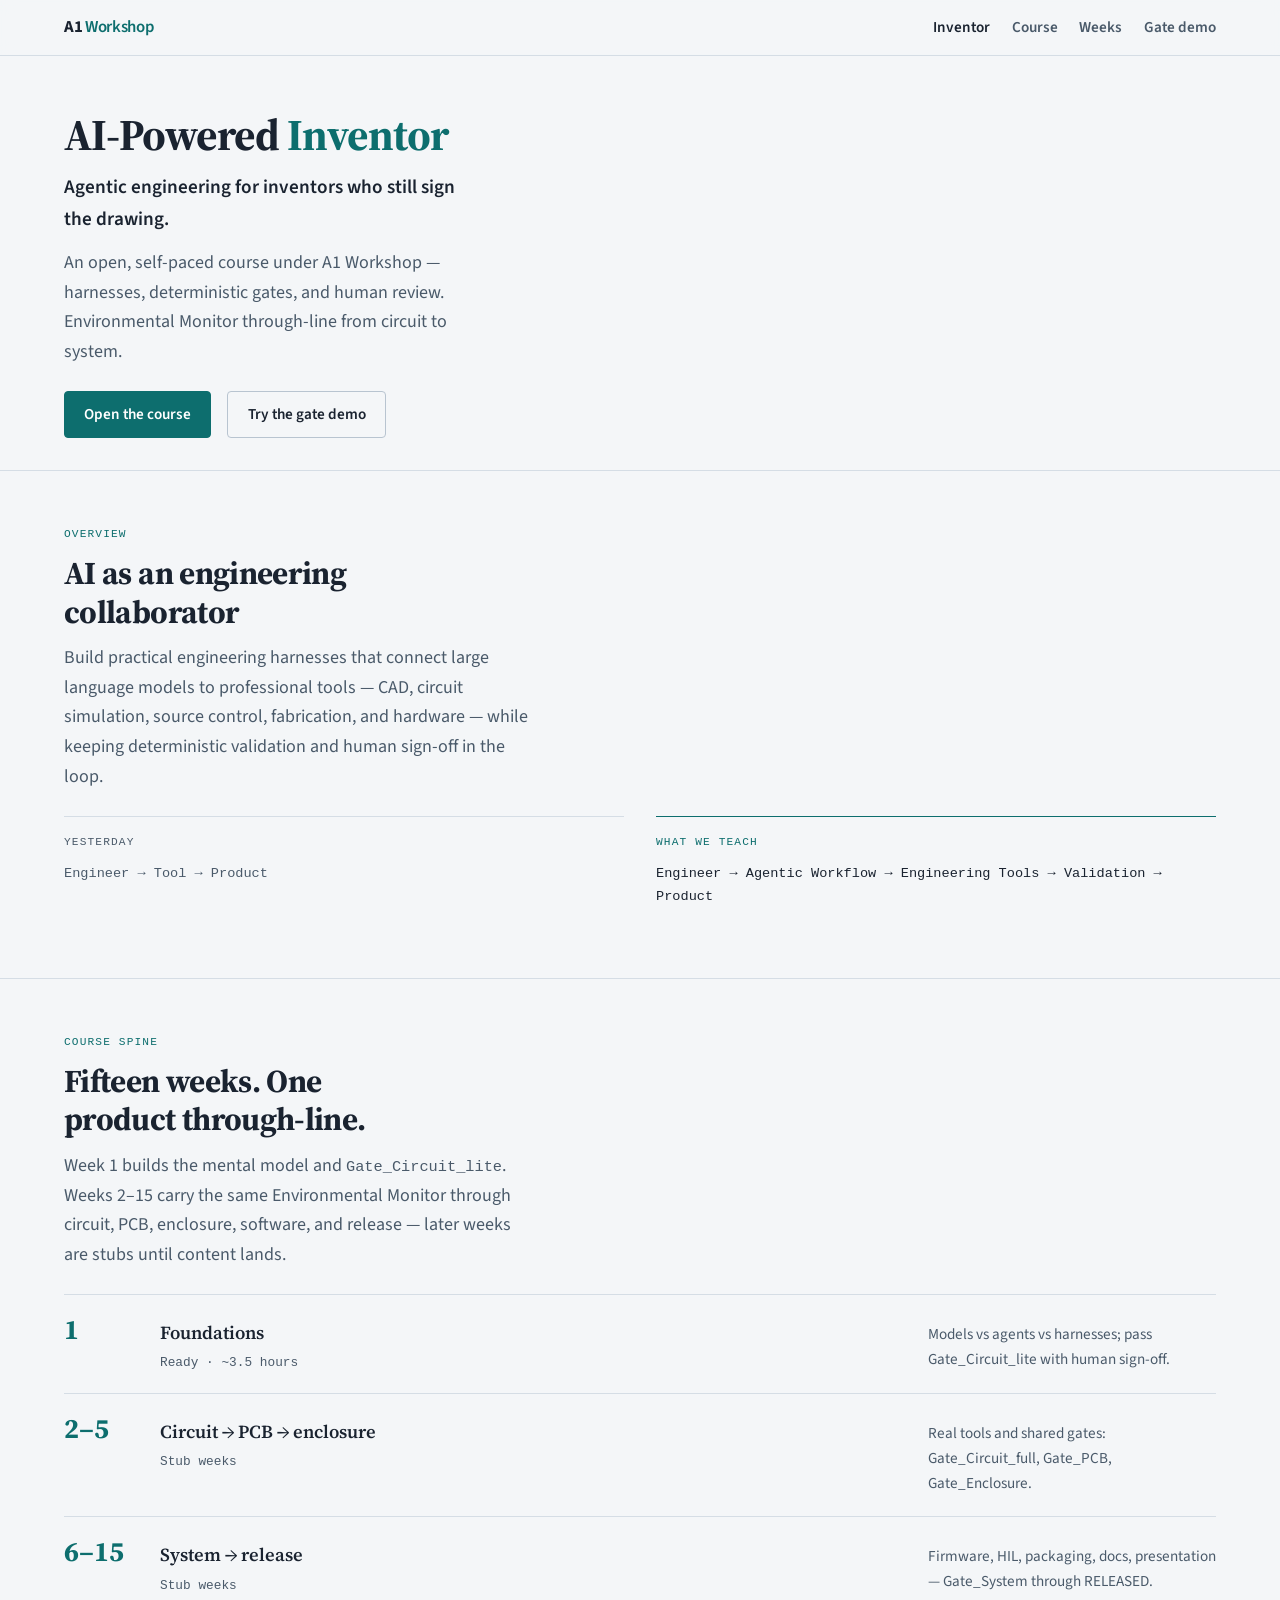
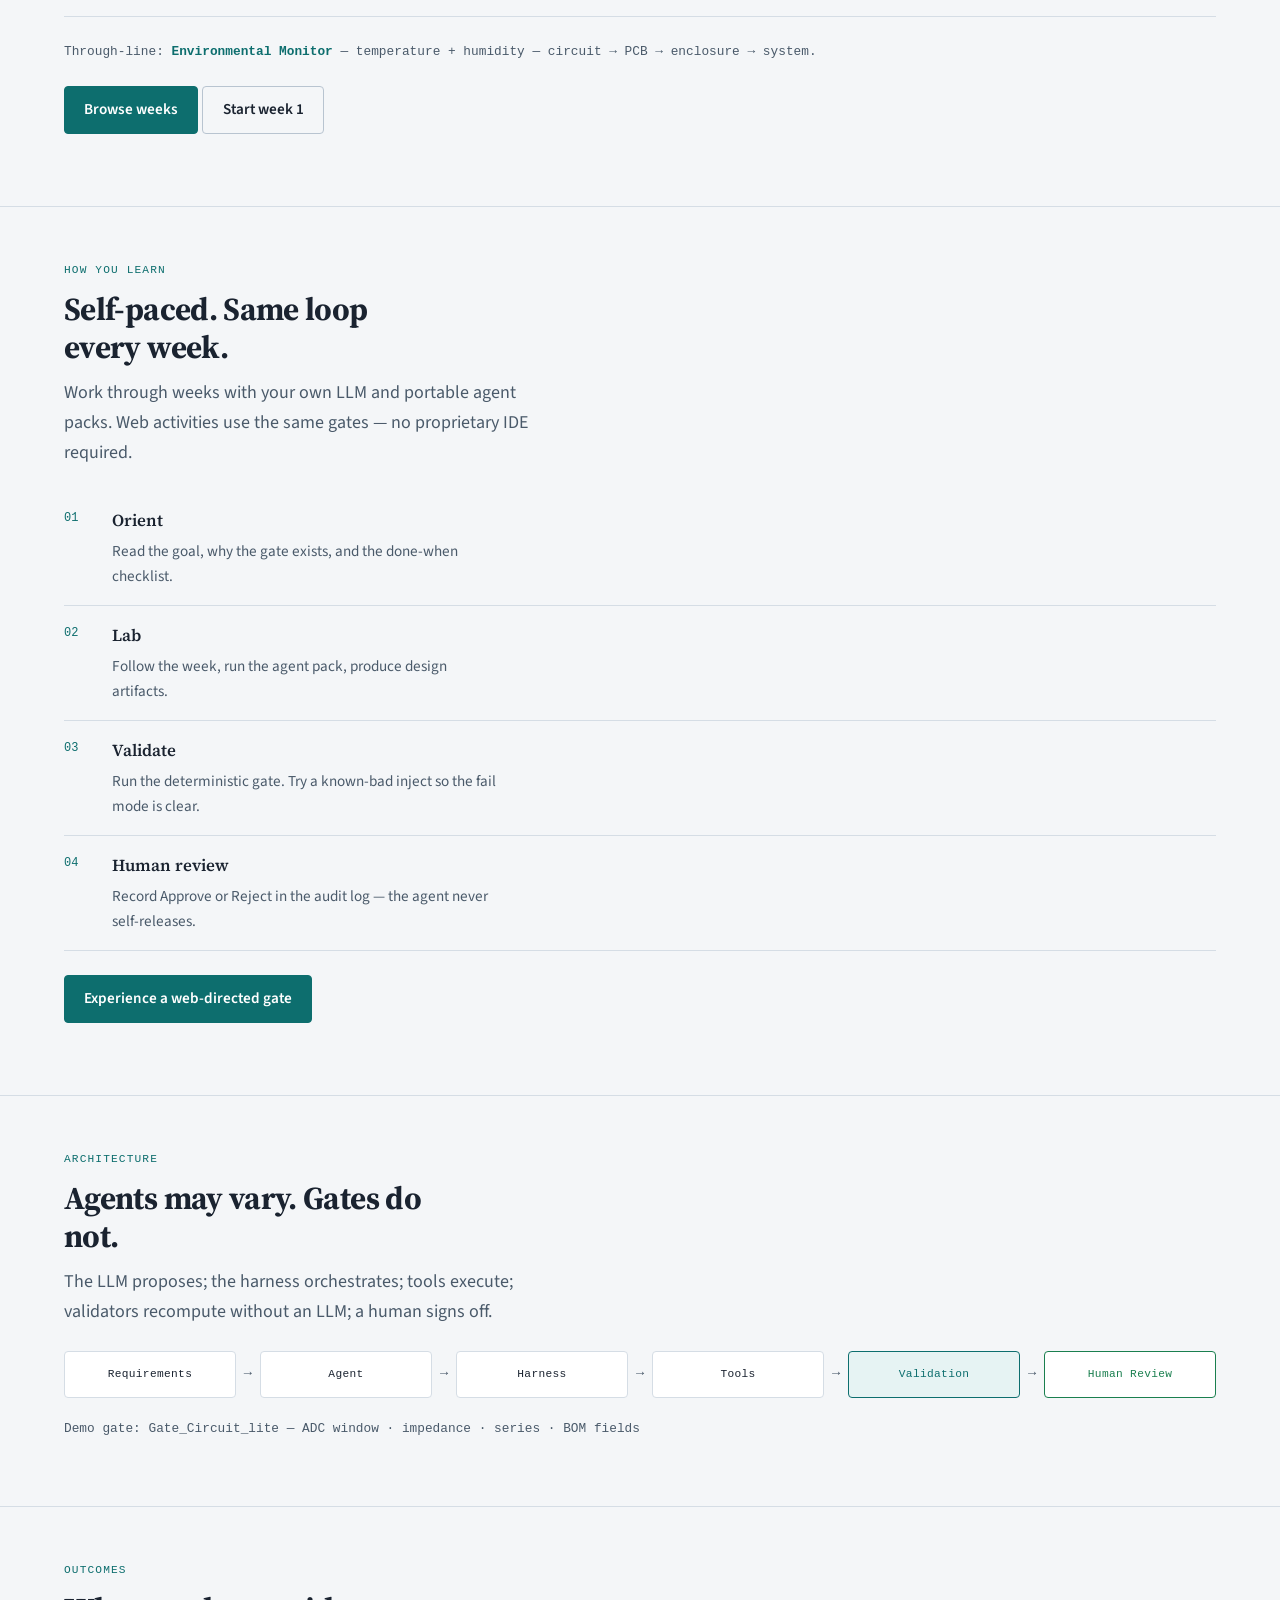
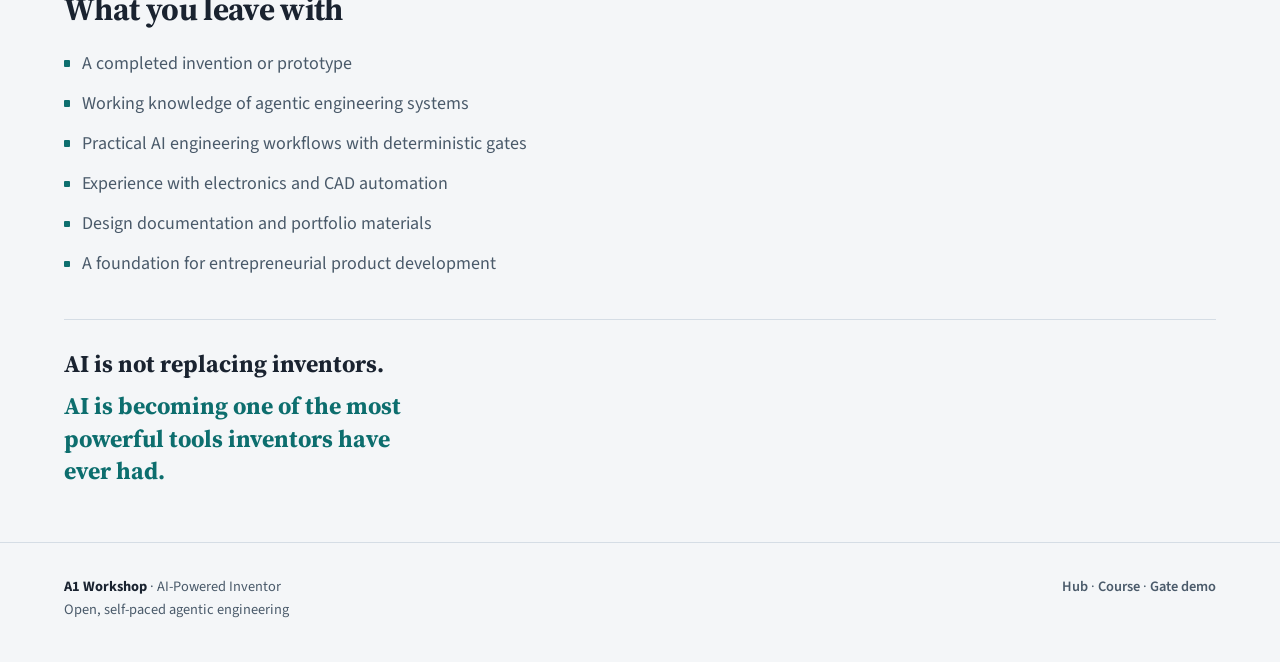
==== commit d757ab86: "Point Inventor brochure at the 15-week course spine. Replace the Track A/B/C ladder with a weeks ove" ====
--- a/inventor/index.html
+++ b/inventor/index.html
@@ -18,7 +18,7 @@
         <nav class="nav" aria-label="Primary">
           <a href="./" aria-current="page">Inventor</a>
           <a href="https://a1-workshop.github.io/a1-inventor/">Course</a>
-          <a href="#tracks">Tracks</a>
+          <a href="#weeks">Weeks</a>
           <a href="https://a1-workshop.github.io/a1-inventor/lab/gate-lite.html">Gate demo</a>
         </nav>
       </div>
@@ -60,43 +60,45 @@
         </div>
       </section>
 
-      <section class="section" id="tracks">
-        <div class="wrap">
-          <p class="section__eyebrow">Course ladder</p>
-          <h2 class="section__title">Three tracks. One product through-line.</h2>
-          <p class="section__lead">
-            Track A is the gateway. Earn the mental model before later tracks feel like magic.
+      <section class="section" id="weeks">
+        <div class="wrap">
+          <p class="section__eyebrow">Course spine</p>
+          <h2 class="section__title">Fifteen weeks. One product through-line.</h2>
+          <p class="section__lead">
+            Week 1 builds the mental model and
+            <code style="font-family: var(--font-mono); font-size: 0.85em">Gate_Circuit_lite</code>.
+            Weeks 2–15 carry the same Environmental Monitor through circuit, PCB, enclosure, software,
+            and release — later weeks are stubs until content lands.
           </p>
           <div class="tracks">
             <article class="track">
-              <div class="track__id">A</div>
+              <div class="track__id">1</div>
               <div>
-                <h3 class="track__name">Agentic Engineering Foundations</h3>
-                <p class="track__meta">Self-paced · ~3.5 hours hands-on</p>
+                <h3 class="track__name">Foundations</h3>
+                <p class="track__meta">Ready · ~3.5 hours</p>
               </div>
               <p class="track__outcome">
-                Models vs assistants vs agents vs harnesses;
-                <code style="font-family: var(--font-mono); font-size: 0.85em">Gate_Circuit_lite</code>.
+                Models vs agents vs harnesses; pass Gate_Circuit_lite with human sign-off.
               </p>
             </article>
             <article class="track">
-              <div class="track__id">B</div>
+              <div class="track__id">2–5</div>
               <div>
-                <h3 class="track__name">AI-Augmented Engineering</h3>
-                <p class="track__meta">4-week bridge</p>
+                <h3 class="track__name">Circuit → PCB → enclosure</h3>
+                <p class="track__meta">Stub weeks</p>
               </div>
               <p class="track__outcome">
-                Circuit → PCB → enclosure with real tools and shared validation gates.
+                Real tools and shared gates: Gate_Circuit_full, Gate_PCB, Gate_Enclosure.
               </p>
             </article>
             <article class="track">
-              <div class="track__id">C</div>
+              <div class="track__id">6–15</div>
               <div>
-                <h3 class="track__name">AI-Powered Inventor</h3>
-                <p class="track__meta">10-week spine</p>
+                <h3 class="track__name">System → release</h3>
+                <p class="track__meta">Stub weeks</p>
               </div>
               <p class="track__outcome">
-                Full invention package: software, HIL, documentation, and presentation.
+                Firmware, HIL, packaging, docs, presentation — Gate_System through RELEASED.
               </p>
             </article>
           </div>
@@ -104,15 +106,19 @@
             Through-line: <strong>Environmental Monitor</strong> — temperature + humidity — circuit →
             PCB → enclosure → system.
           </p>
+          <p style="margin-top: 1.5rem">
+            <a class="btn btn--primary" href="https://a1-workshop.github.io/a1-inventor/weeks/">Browse weeks</a>
+            <a class="btn btn--ghost" href="https://a1-workshop.github.io/a1-inventor/weeks/01/">Start week 1</a>
+          </p>
         </div>
       </section>
 
       <section class="section" id="delivery">
         <div class="wrap">
           <p class="section__eyebrow">How you learn</p>
-          <h2 class="section__title">Self-paced. Same loop every phase.</h2>
-          <p class="section__lead">
-            Work through exercises with your own LLM and portable agent packs. Web activities use the
+          <h2 class="section__title">Self-paced. Same loop every week.</h2>
+          <p class="section__lead">
+            Work through weeks with your own LLM and portable agent packs. Web activities use the
             same gates — no proprietary IDE required.
           </p>
           <div class="phases">
@@ -122,7 +128,7 @@
             </div>
             <div class="phase">
               <h3>Lab</h3>
-              <p>Follow the exercise, run the agent pack, produce design artifacts.</p>
+              <p>Follow the week, run the agent pack, produce design artifacts.</p>
             </div>
             <div class="phase">
               <h3>Validate</h3>
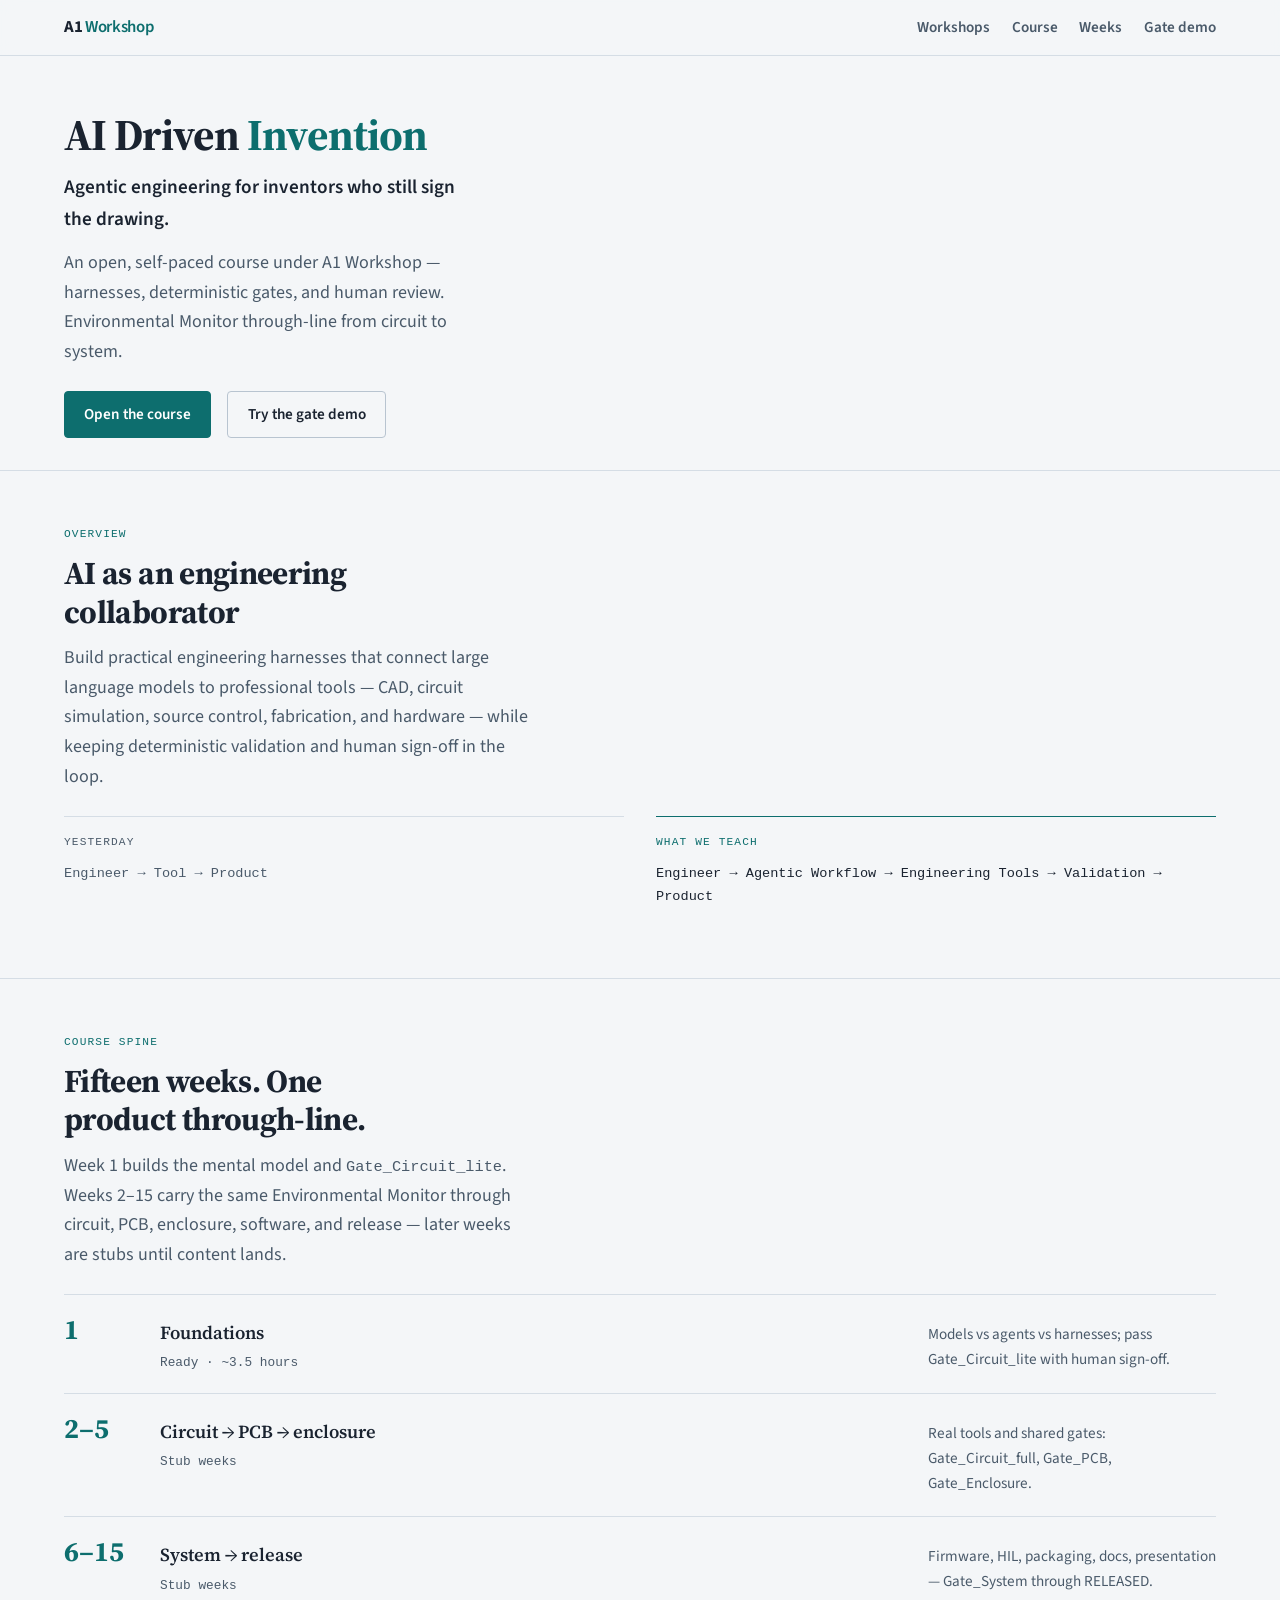
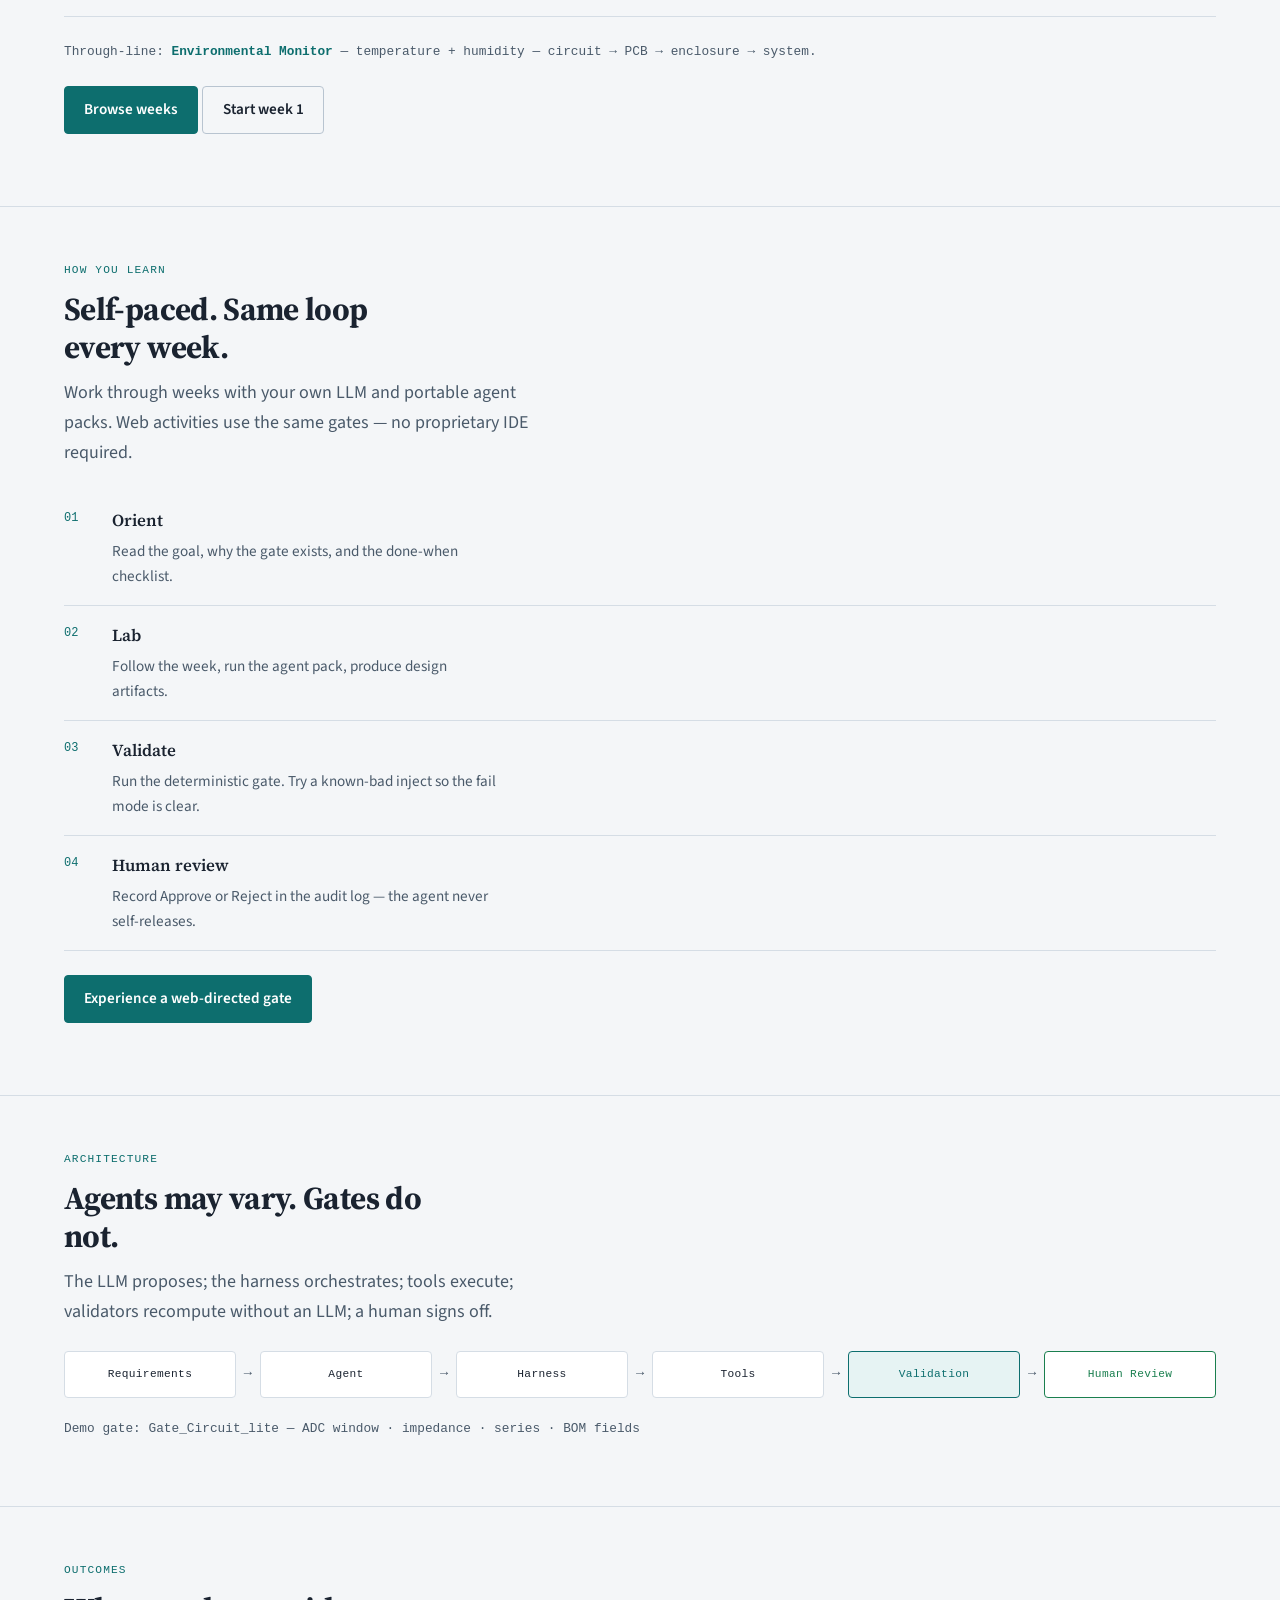
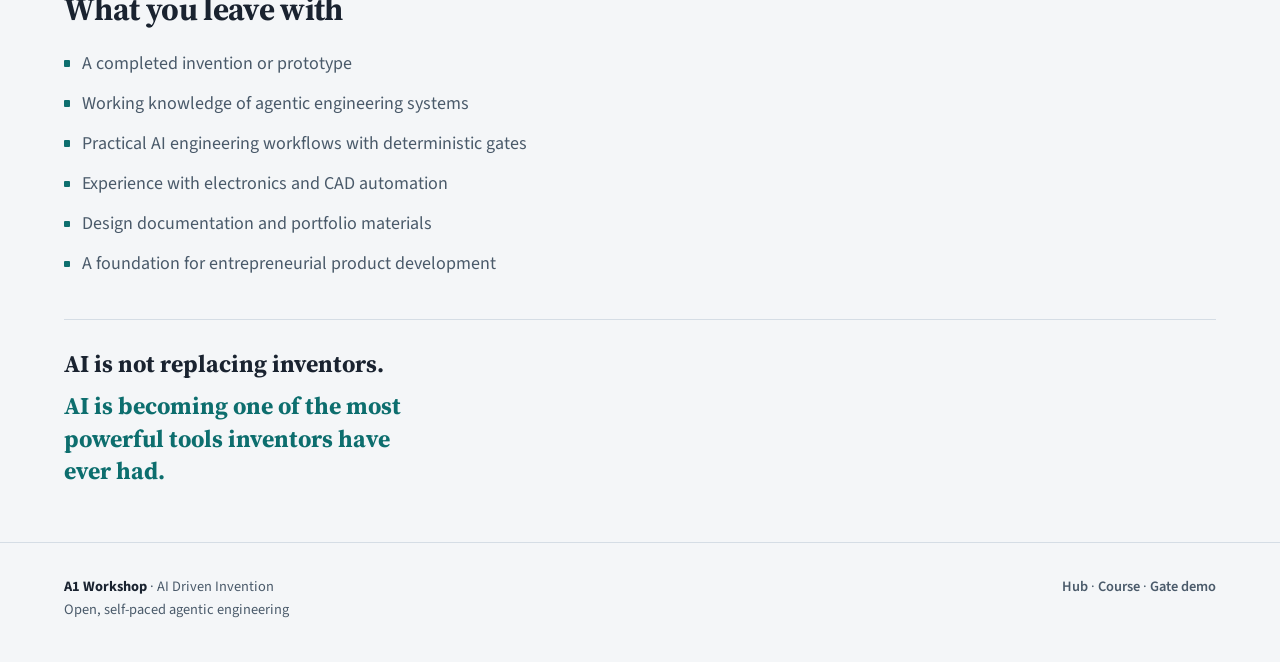
==== commit a84c805b: "Simplify Workshops-first hub nav and refresh workshop titles. Drop per-workshop tabs and prompt copy" ====
--- a/inventor/index.html
+++ b/inventor/index.html
@@ -3,10 +3,10 @@
   <head>
     <meta charset="utf-8" />
     <meta name="viewport" content="width=device-width, initial-scale=1" />
-    <title>AI-Powered Inventor — A1 Workshop</title>
+    <title>AI Driven Invention — A1 Workshop</title>
     <meta
       name="description"
-      content="AI-Powered Inventor: open, self-paced agentic engineering with deterministic gates and human sign-off."
+      content="AI Driven Invention: open, self-paced agentic engineering with deterministic gates and human sign-off."
     />
     <link rel="icon" href="../assets/favicon.svg" type="image/svg+xml" />
     <link rel="stylesheet" href="../styles.css" />
@@ -16,7 +16,7 @@
       <div class="wrap">
         <a class="wordmark" href="../">A1 <span>Workshop</span></a>
         <nav class="nav" aria-label="Primary">
-          <a href="./" aria-current="page">Inventor</a>
+          <a href="../#workshops">Workshops</a>
           <a href="https://a1-workshop.github.io/a1-inventor/">Course</a>
           <a href="#weeks">Weeks</a>
           <a href="https://a1-workshop.github.io/a1-inventor/lab/gate-lite.html">Gate demo</a>
@@ -26,7 +26,7 @@
 
     <main>
       <div class="wrap home-intro">
-        <h1 class="home-intro__brand">AI-Powered <em>Inventor</em></h1>
+        <h1 class="home-intro__brand">AI Driven <em>Invention</em></h1>
         <p class="home-intro__lead">Agentic engineering for inventors who still sign the drawing.</p>
         <p class="home-intro__support">
           An open, self-paced course under A1 Workshop — harnesses, deterministic gates, and human
@@ -193,7 +193,7 @@
     <footer class="site-footer">
       <div class="wrap">
         <div>
-          <strong style="color: var(--ink)">A1 Workshop</strong> · AI-Powered Inventor<br />
+          <strong style="color: var(--ink)">A1 Workshop</strong> · AI Driven Invention<br />
           Open, self-paced agentic engineering
         </div>
         <div>
